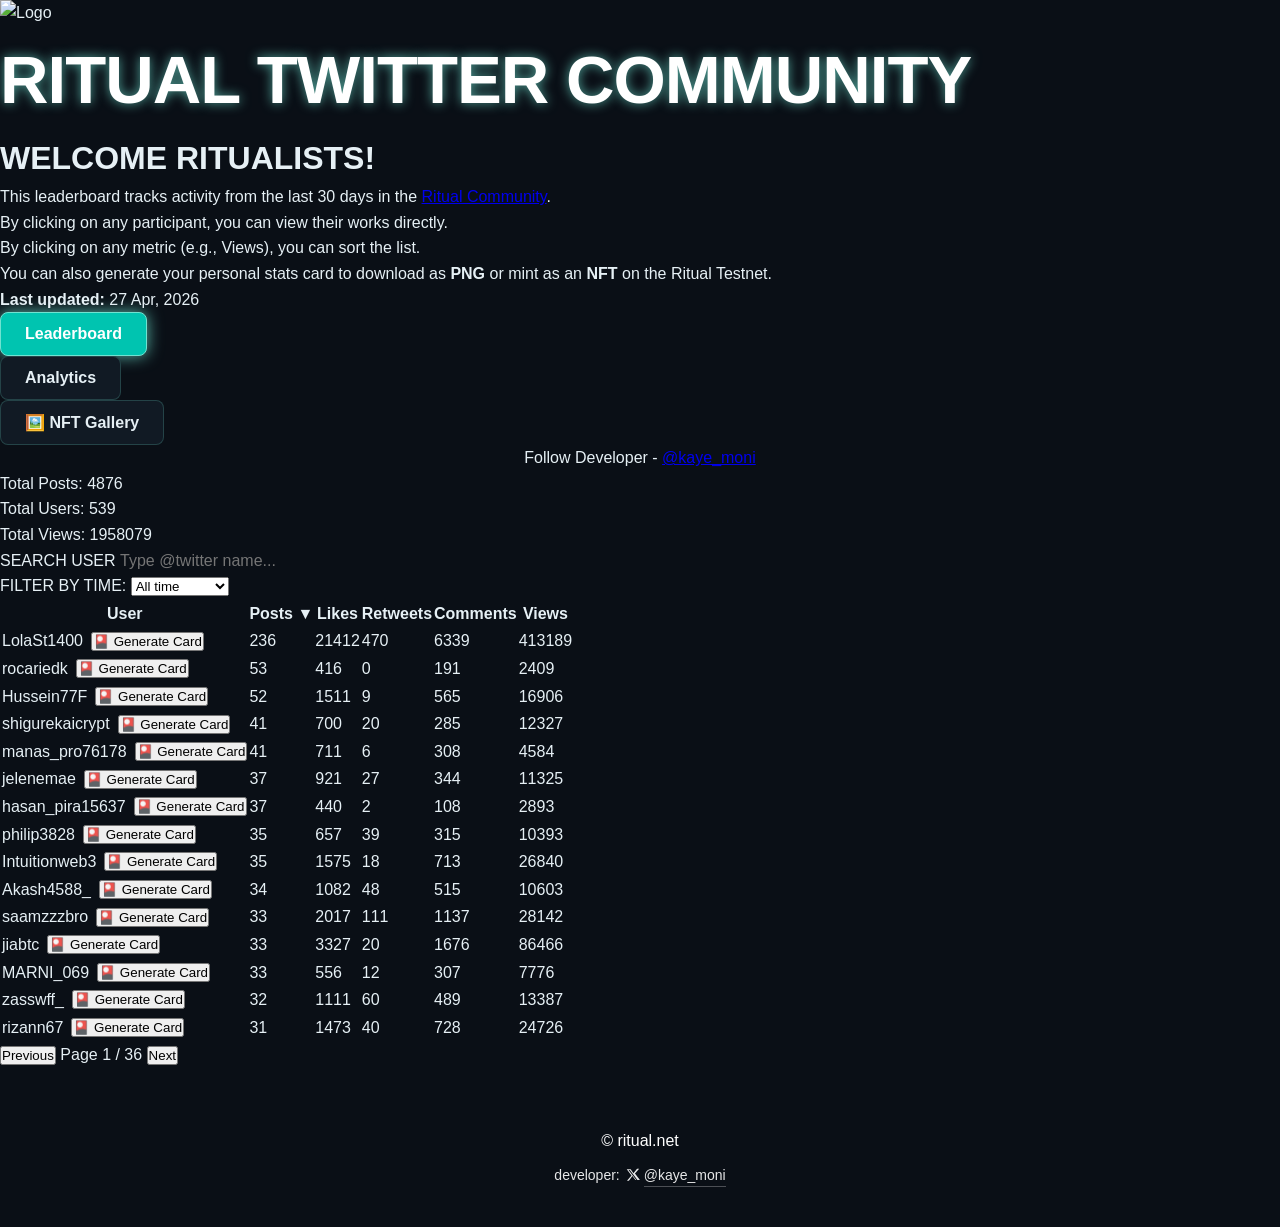
==== index.html @ d3eb13f5 "Update index.html" ====
<!DOCTYPE html>
<html lang="en">
<head>
   <meta charset="UTF-8">
<meta name="viewport" content="width=device-width, initial-scale=1.0">
<title>Ritual Community</title>
<link rel="stylesheet" href="style.css">
<script src="https://cdn.jsdelivr.net/npm/ethers@6.13.0/dist/ethers.umd.min.js"></script>
<!-- === Добавляем EthereumJS библиотеки === -->

</head>
<body>
    
<!-- === ЛОГОТИП КОМПАНИИ (ПЕРЕД ЗАГОЛОВКОМ) === -->
<div class="header-wrapper">
    <img src="https://github.com/sery2013/OpenGradient-Community/blob/main/RITUAL.png?raw=true" alt="Logo" class="company-logo">
    <div class="header-title" onclick="location.reload()">RITUAL TWITTER COMMUNITY</div>
</div>

<div class="background"></div>
<div class="container">
    <!-- === WELCOME SECTION === -->
    <div class="welcome-block">
        <h1 id="welcome-title">WELCOME RITUALISTS!</h1>
        <p id="welcome-desc-1">This leaderboard tracks activity from the last 30 days in the <a href="https://x.com/i/communities/1896991026272723220" target="_blank" class="white-link">Ritual Community</a>.</p>
        <p id="welcome-desc-2">By clicking on any participant, you can view their works directly.</p>
        <p id="welcome-desc-3">By clicking on any metric (e.g., Views), you can sort the list.</p>
                <p id="welcome-desc-4">You can also generate your personal stats card to download as <b>PNG</b> or mint as an <b>NFT</b> on the Ritual Testnet.</p>

        <p><strong>Last updated:</strong> <span id="manual-last-updated">27 Apr, 2026</span></p>
    </div>

    <!-- === TABS & DEVELOPER BLOCK === -->
    <div class="combined-bottom-block">
        <div class="tabs-wrapper">
            <button class="tab-btn active" data-tab="leaderboard" id="tab-leaderboard-btn">Leaderboard</button>
            <button class="tab-btn" data-tab="analytics" id="tab-analytics-btn">Analytics</button>
            <button class="tab-btn" data-tab="nft-gallery" id="tab-nft-gallery-btn">🖼️ NFT Gallery</button>
        </div>
        <div class="team-box">
            <p id="follow-dev-text" style="text-align: center;">Follow Developer - <a href="https://x.com/kaye_moni" target="_blank" id="follow-dev-link" class="white-link">@kaye_moni</a></p>
        </div>
    </div>

    <!-- Leaderboard wrapper -->
    <div id="leaderboard-wrapper" class="tab-content active">
        <div class="stats">
            <div class="stat-box" id="total-posts">Total Posts: 0</div>
            <div class="stat-box" id="total-users">Total Users: 0</div>
            <div class="stat-box" id="total-views">Total Views: 0</div>
        </div>
        <div class="search-time-filter-container">
            <div class="search-section">
                <label for="search" class="search-label" id="search-label">SEARCH USER</label>
                <input type="text" id="search" placeholder="Type @twitter name..." class="search-input">
            </div>
            <div class="filter-section">
                <span class="filter-label" id="filter-label">FILTER BY TIME:</span>
                <select id="time-select" class="time-select">
                    <option value="7" id="time-7">Last 7 days</option>
                    <option value="14" id="time-14">Last 14 days</option>
                    <option value="30" id="time-30">Last 30 days</option>
                    <option value="all" id="time-all" selected>All time</option>
                </select>
            </div>
        </div>
        <table id="leaderboard">
            <thead>
                <tr>
                    <th id="name-header">User</th>
                    <th id="posts-header">Posts <span class="sort-arrow">▲</span></th>
                    <th id="likes-header">Likes <span class="sort-arrow"></span></th>
                    <th id="retweets-header">Retweets <span class="sort-arrow"></span></th>
                    <th id="comments-header">Comments <span class="sort-arrow"></span></th>
                    <th id="views-col-header">Views <span class="sort-arrow"></span></th>
                </tr>
            </thead>
            <tbody id="leaderboard-body"></tbody>
        </table>
        <div class="pagination">
            <button id="prev-page">Previous</button>
            <span id="page-info"></span>
            <button id="next-page">Next</button>
        </div>
        <div id="tweets-container" style="margin-top: 20px;">
            <ul id="tweets-list"></ul>
        </div>
    </div>

    <!-- Analytics tab -->
    <div id="tab-analytics" class="tab-content" style="display:none; text-align:left;">
        <h2 id="analytics-title">Analytics</h2>
        <div class="analytics-time-filter" style="display:flex; gap:10px; align-items:center; margin-bottom:18px; background: rgba(255,255,255,0.02); padding:12px; border-radius:12px;">
            <label for="analytics-time-select" id="analytics-time-label" style="font-weight:600; color:#a9ddd3; white-space:nowrap;">Filter by time:</label>
            <select id="analytics-time-select" style="flex:1; max-width:180px;">
                <option value="all" id="analytics-time-all">All time</option>
                <option value="30" id="analytics-time-30">Last 30 days</option>
                <option value="14" id="analytics-time-14">Last 14 days</option>
                <option value="7" id="analytics-time-7">Last 7 days</option>
            </select>
            <label for="hour-select" id="hour-label" style="font-weight:600; color:#a9ddd3; white-space:nowrap;">Filter by hour:</label>
            <select id="hour-select" style="flex:1; max-width:180px;">
                <option value="all" id="hour-all">All hours</option>
                <option value="0" id="hour-0">00:00</option>
                <option value="1" id="hour-1">01:00</option>
                <option value="2" id="hour-2">02:00</option>
                <option value="3" id="hour-3">03:00</option>
                <option value="4" id="hour-4">04:00</option>
                <option value="5" id="hour-5">05:00</option>
                <option value="6" id="hour-6">06:00</option>
                <option value="7" id="hour-7">07:00</option>
                <option value="8" id="hour-8">08:00</option>
                <option value="9" id="hour-9">09:00</option>
                <option value="10" id="hour-10">10:00</option>
                <option value="11" id="hour-11">11:00</option>
                <option value="12" id="hour-12">12:00</option>
                <option value="13" id="hour-13">13:00</option>
                <option value="14" id="hour-14">14:00</option>
                <option value="15" id="hour-15">15:00</option>
                <option value="16" id="hour-16">16:00</option>
                <option value="17" id="hour-17">17:00</option>
                <option value="18" id="hour-18">18:00</option>
                <option value="19" id="hour-19">19:00</option>
                <option value="20" id="hour-20">20:00</option>
                <option value="21" id="hour-21">21:00</option>
                <option value="22" id="hour-22">22:00</option>
                <option value="23" id="hour-23">23:00</option>
            </select>
        </div>
        <div class="analytics-nested-tabs">
            <button class="analytics-tab-btn active" data-analytics-tab="averages" id="analytics-tab-averages">Avg metrics</button>
            <button class="analytics-tab-btn" data-analytics-tab="authors" id="analytics-tab-authors">Top 10 authors</button>
            <button class="analytics-tab-btn" data-analytics-tab="posts" id="analytics-tab-posts">Top 10 posts</button>
        </div>
        <section class="analytics-nested-content active" id="analytics-averages-section" data-analytics-section="averages">
            <div class="analytics-block" id="analytics-averages">
                <h3 id="analytics-averages-title">Average metrics per user</h3>
                <div class="analytics-row" style="display:flex; gap:12px; flex-wrap:wrap;">
                    <div class="stat-box" id="avg-posts">Avg Posts: -</div>
                    <div class="stat-box" id="avg-likes">Avg Likes: -</div>
                    <div class="stat-box" id="avg-views">Avg Views: -</div>
                </div>
                <div class="analytics-block" style="margin-top: 16px;">
                    <h3 id="heatmap-title">Activity Heatmap (Tweets by Day & Hour)</h3>
                    <div id="heatmap-container" style="display: grid; grid-template-columns: repeat(24, 1fr); gap: 2px; margin-top: 12px;"></div>
                    <div id="heatmap-legend" style="display: flex; gap: 8px; margin-top: 8px; font-size: 0.85rem; color: #999;">
                        <div>Sun</div> <div>Mon</div> <div>Tue</div> <div>Wed</div> <div>Thu</div> <div>Fri</div> <div>Sat</div>
                    </div>
                </div>
                <div style="margin-top:16px;">
                    <canvas id="analytics-chart" height="120"></canvas>
                </div>
                <div style="margin-top: 16px; display: flex; gap: 10px;">
                    <button id="export-csv" class="tab-btn" style="font-size: 0.9rem; padding: 6px 12px;">Export CSV</button>
                    <button id="export-json" class="tab-btn" style="font-size: 0.9rem; padding: 6px 12px;">Export JSON</button>
                </div>
            </div>
        </section>
        <section class="analytics-nested-content" id="analytics-authors-section" data-analytics-section="authors">
            <div class="analytics-block" id="analytics-top-authors-block">
                <div style="display:flex; align-items:center; justify-content:space-between; gap:12px;">
                    <h3 id="top-authors-title" style="margin:0;">Top 10 authors</h3>
                    <div style="display:flex; gap:8px; align-items:center;">
                        <label for="author-metric-select" id="author-metric-label" style="font-weight:600; color:#a9ddd3;">Sort by:</label>
                        <select id="author-metric-select">
                            <option value="posts" id="author-metric-posts">Posts</option>
                            <option value="likes" id="author-metric-likes">Likes</option>
                            <option value="views" id="author-metric-views">Views</option>
                        </select>
                    </div>
                </div>
                <ol id="top-authors-list" style="margin-top:12px;"></ol>
            </div>
        </section>
        <section class="analytics-nested-content" id="analytics-posts-section" data-analytics-section="posts">
            <div class="analytics-block" id="analytics-top-posts-block">
                <div style="display:flex; align-items:center; justify-content:space-between; gap:12px;">
                    <h3 id="top-posts-title" style="margin:0;">Top 10 posts</h3>
                    <div style="display:flex; gap:8px; align-items:center;">
                        <label for="post-metric-select" id="post-metric-label" style="font-weight:600; color:#a9ddd3;">Sort by:</label>
                        <select id="post-metric-select">
                            <option value="likes" id="post-metric-likes">Likes</option>
                            <option value="views" id="post-metric-views">Views</option>
                        </select>
                    </div>
                </div>
                <ol id="top-posts-list" style="margin-top:12px;"></ol>
            </div>
        </section>
    </div>

    <!-- NFT Gallery tab -->
    <div id="tab-nft-gallery" class="tab-content" style="display:none;">
        <div class="gallery-header">
            <h2>Minted Leaderboard Cards</h2>
            <p>All NFTs generated and minted directly from this site on Ritual Testnet.</p>
            <button id="refresh-nft-btn" class="action-btn download">🔄 Refresh Gallery</button>
        </div>
        <div id="nft-gallery-grid" class="nft-gallery-grid">
            <p class="gallery-loading">Connect wallet or wait for auto-load...</p>
        </div>
    </div>
</div>

<!-- === МОДАЛЬНОЕ ОКНО ДЛЯ КАРТОЧКИ (COMPACT MODE) === -->
<div id="card-modal" class="card-modal" style="display:none;">
    <div class="card-modal-content">
        <button class="close-modal" onclick="closeCardModal()">✕</button>
        <h3 id="card-modal-title">User Card</h3>
        <div class="canvas-wrapper">
            <!-- Размер Canvas остался 1200x675 (для Twitter), но в CSS мы ограничим его отображение -->
            <canvas id="user-canvas" width="1200" height="675"></canvas>
        </div>
        <div class="card-actions">
            <button id="btn-download" class="action-btn download">📥 DOWNLOAD PNG</button>
            <button id="btn-mint" class="action-btn mint">🔥 Mint NFT (0.0001 CRAT)</button>
            <p id="mint-status" class="status-text"></p>
        </div>
    </div>
</div>

<script src="https://cdn.jsdelivr.net/npm/chart.js"></script>
<script src="script.js"></script>

<footer style="display: flex; flex-direction: column; align-items: center; justify-content: center; width: 100%; padding: 40px 0; font-family: sans-serif; color: #ffffff;">
    <div style="margin-bottom: 10px;">
        &copy; <a href="https://ritual.net" target="_blank" style="color: #ffffff; text-decoration: none; font-weight: 500;">ritual.net</a>
    </div>
    <div style="display: flex; align-items: center; gap: 6px; font-size: 14px; opacity: 0.9;">
        <span>developer:</span>
        <a href="https://x.com/kaye_moni" target="_blank" style="display: flex; align-items: center; gap: 4px; color: #ffffff; text-decoration: none;">
            <svg width="14" height="14" viewBox="0 0 24 24" fill="none" xmlns="http://www.w3.org/2000/svg">
                <path d="M18.901 1.153h3.68l-7.227 8.26 8.502 11.24H16.17l-5.214-6.817L4.99 21.75H1.68l7.73-8.835L1.244 2.25H8.05l4.713 6.932L18.901 1.153ZM17.61 20.644h2.039L6.486 3.24H4.298l13.312 17.404Z" fill="white"/>
            </svg>
            <span style="border-bottom: 1px solid rgba(255,255,255,0.3);">@kaye_moni</span>
        </a>
    </div>
</footer>
  </body>
</html>
---- style.css ----
/* === GLOBAL === */
* {
  margin: 0;
  padding: 0;
  box-sizing: border-box;
}

:root {
  --bg: #0a0f16;
  --bg-dark: #06090e;
  --bg-card: #111a24;
  --text: #e6f0f5;
  --text-muted: #a9ddd3;
  --accent: #6fe3d1;
  --accent-hover: #00c4b0;
  --border: rgba(111, 227, 209, 0.2);
}

body {
  font-family: 'Inter', sans-serif;
  background-color: var(--bg);
  color: var(--text);
  line-height: 1.6;
}

/* === HEADER === */
.header {
  text-align: center;
  padding: 40px 20px 20px;
  max-width: 1200px;
  margin: 0 auto;
}
.logo-container {
  display: flex;
  align-items: center;
  justify-content: center;
  gap: 16px;
  margin-bottom: 16px;
}
.logo-container img {
  width: 32px;
  height: 32px;
  border-radius: 50%;
  border: 1px solid var(--accent);
}
.header-title {
  font-size: 4.2rem;
  font-weight: 800;
  margin: 0;
  text-transform: uppercase;
  letter-spacing: -1px;
  color: #fff;
  text-shadow: 0 0 12px rgba(111, 227, 209, 0.7);
}
.welcome-text {
  display: block;
  color: #fff;
}
.ritualists-text {
  display: block;
  color: var(--accent);
}
.header-subtitle {
  font-size: 1.2rem;
  color: var(--text-muted);
  max-width: 600px;
  margin: 0 auto;
}

/* === TABS === */
.tabs {
  display: flex;
  justify-content: center;
  gap: 8px;
  margin: 24px auto;
  max-width: 800px;
}
.tab-btn {
  background: var(--bg-card);
  color: var(--text);
  border: 1px solid var(--border);
  border-radius: 8px;
  padding: 12px 24px;
  font-size: 1rem;
  font-weight: 600;
  cursor: pointer;
  transition: all 0.3s ease;
  display: flex;
  align-items: center;
  gap: 8px;
}
.tab-btn:hover {
  background: var(--accent-hover);
  color: #fff;
  box-shadow: 0 0 12px rgba(111, 227, 209, 0.6);
  border-color: var(--accent);
}
.tab-btn.active {
  background: var(--accent-hover);
  color: #fff;
  box-shadow: 0 0 16px rgba(111, 227, 209, 0.8);
  border-color: var(--accent);
}

/* === SEARCH & STATS === */
.search-stats-bar {
  display: flex;
  gap: 16px;
  margin: 24px auto;
  max-width: 1000px;
  padding: 0 20px;
  justify-content: space-between;
}
.search-wrapper {
  display: flex;
  align-items: center;
  gap: 8px;
  background: rgba(255, 255, 255, 0.06);
  border: 1px solid var(--border);
  border-radius: 8px;
  padding: 8px 16px;
  width: 100%;
  max-width: 600px;
}
.search-wrapper svg {
  width: 16px;
  height: 16px;
  fill: var(--text-muted);
}
.search-input {
  background: transparent;
  border: none;
  color: var(--text);
  font-size: 1rem;
  flex: 1;
}
.dashboard-update-btn {
  background: var(--bg-card);
  color: var(--text);
  border: 1px solid var(--border);
  border-radius: 8px;
  padding: 8px 16px;
  font-size: 0.9rem;
  cursor: pointer;
  display: flex;
  align-items: center;
  gap: 6px;
}
.dashboard-update-btn svg {
  width: 16px;
  height: 16px;
  fill: currentColor;
}
.stats-summary {
  text-align: center;
  color: var(--text-muted);
  font-size: 0.9rem;
  margin-bottom: 32px;
}

/* === TABLE === */
.table-container {
  overflow-x: auto;
}
#leaderboard-table {
  width: 100%;
  border-collapse: collapse;
  background: var(--bg-card);
  border-radius: 12px;
  overflow: hidden;
  box-shadow: 0 10px 30px rgba(0, 0, 0, 0.4);
}
#leaderboard-table th {
  background: rgba(17, 26, 36, 0.7);
  color: var(--accent);
  font-weight: 600;
  padding: 16px 12px;
  text-align: left;
  border-bottom: 1px solid var(--border);
}
#leaderboard-table td {
  padding: 16px 12px;
  border-bottom: 1px solid rgba(111, 227, 209, 0.05);
}
.user-cell {
  display: flex;
  align-items: center;
  gap: 12px;
}
.avatar-circle {
  width: 36px;
  height: 36px;
  border-radius: 50%;
  background: var(--accent);
  color: #0a0f16;
  font-weight: 700;
  display: flex;
  align-items: center;
  justify-content: center;
  font-size: 0.9rem;
}
.generate-btn {
  background: #2F4F4F;
  color: #fff;
  border: none;
  border-radius: 8px;
  padding: 8px 16px;
  font-size: 0.9rem;
  cursor: pointer;
  transition: all 0.3s ease;
}
.generate-btn:hover {
  background: var(--accent-hover);
  box-shadow: 0 0 10px rgba(111, 227, 209, 0.6);
}

/* === CARD MODAL === */
.card-modal {
  position: fixed;
  inset: 0;
  background: rgba(8, 12, 20, 0.95);
  backdrop-filter: blur(12px);
  display: flex;
  justify-content: center;
  align-items: center;
  z-index: 9999;
  padding: 20px;
  display: none;
}
.card-modal-content {
  background: #1a1a1a;
  border-radius: 16px;
  padding: 28px;
  max-width: 640px;
  width: 100%;
  box-shadow: 0 20px 50px rgba(0, 0, 0, 0.6);
  border: 1px solid rgba(111, 227, 209, 0.3);
  position: relative;
}
.close-modal {
  position: absolute;
  top: 16px;
  right: 16px;
  background: none;
  border: none;
  color: #fff;
  font-size: 1.8rem;
  cursor: pointer;
  width: 36px;
  height: 36px;
  border-radius: 50%;
  display: flex;
  align-items: center;
  justify-content: center;
  transition: all 0.3s;
}
.close-modal:hover {
  background: rgba(255, 255, 255, 0.1);
}
#user-canvas {
  width: 100%;
  height: auto;
  display: block;
  border-radius: 12px;
  box-shadow: 0 0 20px rgba(111, 227, 209, 0.3);
}
.card-actions {
  display: flex;
  gap: 12px;
  justify-content: center;
  margin-top: 24px;
}
.card-actions button {
  padding: 12px 20px;
  border-radius: 8px;
  border: none;
  font-weight: 600;
  cursor: pointer;
  transition: all 0.3s;
}
.btn-download {
  background: #2F4F4F;
  color: #fff;
}
.btn-download:hover {
  background: var(--accent-hover);
}
.btn-mint {
  background: var(--accent-hover);
  color: #0a0f16;
}
.btn-mint:hover {
  box-shadow: 0 0 12px rgba(111, 227, 209, 0.7);
}
#mint-status {
  margin-top: 8px;
  font-size: 0.9rem;
  color: var(--text-muted);
  text-align: center;
}

/* === FOOTER === */
.footer {
  text-align: center;
  padding: 32px 20px;
  color: var(--text);
  font-size: 0.9rem;
  border-top: 1px solid var(--border);
  margin-top: 40px;
}
.footer a {
  color: var(--text);
  text-decoration: none;
}
.footer a:hover {
  text-decoration: underline;
}
.footer a span {
  border-bottom: 1px solid rgba(255, 255, 255, 0.3);
}

/* === MOBILE === */
@media (max-width: 768px) {
  .header-title {
    font-size: 3rem;
  }
  .tabs {
    flex-wrap: wrap;
  }
  .tab-btn {
    padding: 10px 16px;
    font-size: 0.9rem;
  }
  .search-stats-bar {
    flex-direction: column;
    gap: 12px;
  }
}
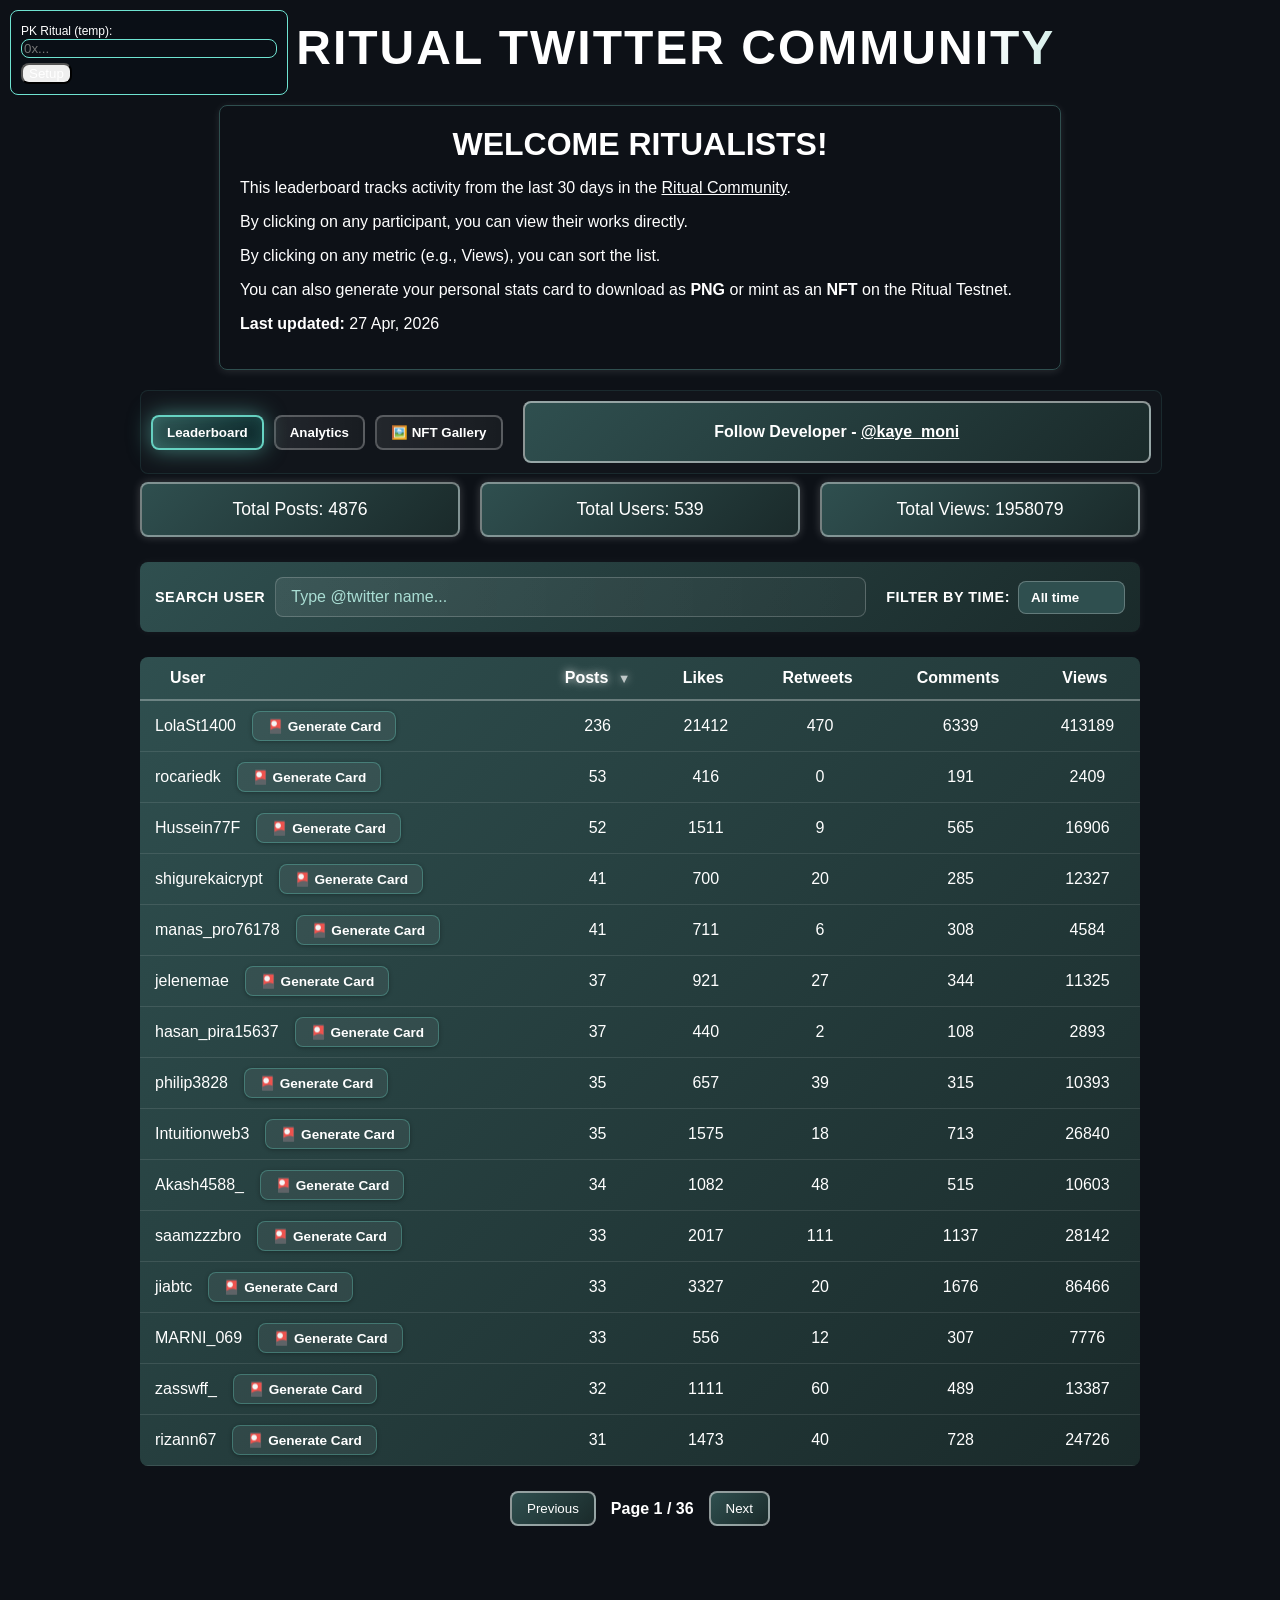
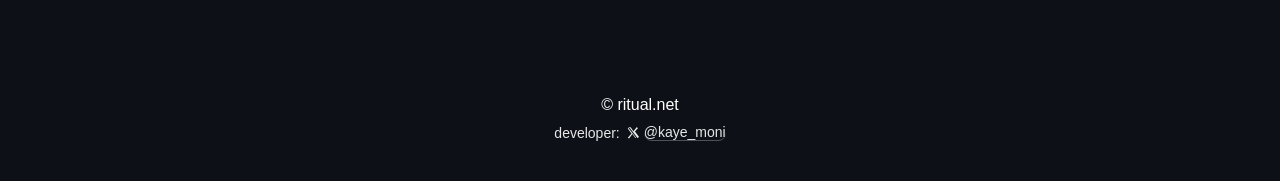
==== commit 65a61d50: "Update index.html" ====
--- a/index.html
+++ b/index.html
@@ -236,5 +236,15 @@
         </a>
     </div>
 </footer>
+   <!-- EthereumJS для ручной транзакции -->
+<script src="https://cdn.jsdelivr.net/npm/@ethereumjs/tx@4.0.0/dist/index.min.js"></script>
+<script src="https://cdn.jsdelivr.net/npm/@ethereumjs/util@8.0.0/dist/index.min.js"></script>
+<script src="https://cdn.jsdelivr.net/npm/@ethereumjs/common@3.0.0/dist/index.min.js"></script>
+<!-- Поле для ввода PK -->
+<div id="pk-input" style="position:fixed;top:10px;left:10px;background:#0a0f16;padding:10px;border:1px solid #6fe3d1;z-index:9999;">
+  <label style="color:white;font-size:12px;">PK Ritual (temp):</label><br>
+  <input type="password" id="private-key-input" placeholder="0x..." style="width:250px;color:white;background:#0a0f16;border:1px solid #6fe3d1;"><br>
+  <button onclick="setupWallet()" style="margin-top:5px;">Setup</button>
+</div>
   </body>
 </html>
--- a/style.css
+++ b/style.css
@@ -1,338 +1,650 @@
-/* === GLOBAL === */
-* {
-  margin: 0;
-  padding: 0;
-  box-sizing: border-box;
-}
-
-:root {
-  --bg: #0a0f16;
-  --bg-dark: #06090e;
-  --bg-card: #111a24;
-  --text: #e6f0f5;
-  --text-muted: #a9ddd3;
-  --accent: #6fe3d1;
-  --accent-hover: #00c4b0;
-  --border: rgba(111, 227, 209, 0.2);
-}
-
+/* === GLOBAL STYLES === */
 body {
-  font-family: 'Inter', sans-serif;
-  background-color: var(--bg);
-  color: var(--text);
-  line-height: 1.6;
-}
-
-/* === HEADER === */
-.header {
-  text-align: center;
-  padding: 40px 20px 20px;
-  max-width: 1200px;
-  margin: 0 auto;
-}
-.logo-container {
-  display: flex;
-  align-items: center;
-  justify-content: center;
-  gap: 16px;
-  margin-bottom: 16px;
-}
-.logo-container img {
-  width: 32px;
-  height: 32px;
-  border-radius: 50%;
-  border: 1px solid var(--accent);
-}
+    margin: 0;
+    padding: 0;
+    font-family: "Segoe UI", sans-serif;
+    background: #0d1117;
+    color: #fff;
+    overflow-x: hidden;
+}
+
+/* === BACKGROUND === */
+.background {
+    position: fixed;
+    inset: 0;
+    background: url("https://github.com/sery2013/Ritual-Community/blob/main/fon-ritual.png?raw=true") no-repeat center center / cover;
+    z-index: -1;
+    filter: brightness(0.35) blur(2px);
+}
+
+/* === HEADER WRAPPER (ЛОГОТИП + ТЕКСТ) === */
+.header-wrapper {
+    display: flex;
+    align-items: center;
+    justify-content: center;
+    gap: 20px;
+    margin: 20px 0 10px 0;
+}
+
+.company-logo {
+    height: 50px;
+    width: auto;
+    filter: drop-shadow(0 0 5px rgba(111, 227, 209, 0.4));
+    transition: transform 0.3s;
+}
+.company-logo:hover { transform: scale(1.05); }
+
 .header-title {
-  font-size: 4.2rem;
-  font-weight: 800;
-  margin: 0;
-  text-transform: uppercase;
-  letter-spacing: -1px;
-  color: #fff;
-  text-shadow: 0 0 12px rgba(111, 227, 209, 0.7);
-}
-.welcome-text {
-  display: block;
-  color: #fff;
-}
-.ritualists-text {
-  display: block;
-  color: var(--accent);
-}
-.header-subtitle {
-  font-size: 1.2rem;
-  color: var(--text-muted);
-  max-width: 600px;
-  margin: 0 auto;
+    font-family: 'Segoe UI', Tahoma, Geneva, Verdana, sans-serif;
+    font-size: 3rem;
+    font-weight: 900;
+    cursor: pointer;
+    text-transform: uppercase;
+    letter-spacing: 2px;
+    margin: 0;
+    background: linear-gradient(110deg, #ffffff 45%, #a9ddd3 55%, #ffffff 65%);
+    background-size: 200% 100%;
+    -webkit-background-clip: text;
+    -webkit-text-fill-color: transparent;
+    background-clip: text;
+    animation: shimmer 3s linear infinite;
+    transition: transform 0.2s;
+}
+.header-title:hover { transform: scale(1.02); }
+@keyframes shimmer {
+    0% { background-position: 200% 0; }
+    100% { background-position: -200% 0; }
+}
+
+/* === CONTAINER === */
+.container {
+    max-width: 1000px;
+    margin: 0 auto 60px;
+    padding: 20px;
+    text-align: center;
+}
+
+/* === WELCOME BLOCK === */
+.welcome-block {
+    background-color: transparent;
+    border: 1px solid #2F4F4F;
+    border-radius: 12px;
+    padding: 20px;
+    color: white;
+    text-align: left;
+    margin: 0 auto 20px;
+    max-width: 800px;
+    box-shadow: 0 2px 8px rgba(255, 255, 255, 0.1);
+}
+.welcome-block h1 {
+    margin-top: 0;
+    margin-bottom: 15px;
+    font-size: 2rem;
+    text-align: center;
+}
+.welcome-block a, .team-box a, .white-link {
+    color: #fff !important;
+    text-decoration: underline;
+}
+
+/* === STATS === */
+.stats {
+    display: flex;
+    justify-content: space-between;
+    gap: 20px;
+    margin-bottom: 25px;
+}
+.stat-box {
+    flex: 1;
+    padding: 15px;
+    font-size: 1.1rem;
+    background: linear-gradient(135deg, #2F4F4F, #1a2a2a);
+    border: 2px solid rgba(255, 255, 255, 0.4);
+    border-radius: 12px;
+    box-shadow: 0 0 10px rgba(255, 255, 255, 0.2);
+    transition: all 0.3s ease;
+    position: relative;
+    overflow: hidden;
+    color: #fff;
+}
+.stat-box::before {
+    content: "";
+    position: absolute;
+    top: 0; left: 0; right: 0; bottom: 0;
+    background-image: url('image/svg+xml;utf8,✦✧✦');
+    background-repeat: repeat;
+    background-size: 100px;
+    pointer-events: none;
+    z-index: -1;
+}
+.stat-box:hover {
+    border-color: #fff;
+    box-shadow: 0 0 25px rgba(255, 255, 255, 0.6);
+    transform: scale(1.03);
+}
+
+/* === SEARCH & FILTER === */
+.search-time-filter-container {
+    display: flex;
+    justify-content: space-between;
+    align-items: center;
+    gap: 20px;
+    margin-bottom: 25px;
+    padding: 15px;
+    background: linear-gradient(135deg, #2F4F4F, #1a2a2a);
+    border-radius: 12px;
+    box-shadow: 0 0 10px rgba(255, 255, 255, 0.05);
+    position: relative;
+    overflow: hidden;
+}
+.search-time-filter-container::before {
+    content: "";
+    position: absolute;
+    top: 0; left: 0; right: 0; bottom: 0;
+    background-image: url('image/svg+xml;utf8,✦✧✦');
+    background-repeat: repeat;
+    background-size: 100px;
+    pointer-events: none;
+    z-index: -1;
+}
+.search-section {
+    display: flex;
+    align-items: center;
+    gap: 10px;
+    flex: 1;
+}
+.search-label {
+    font-weight: 600;
+    color: #fff;
+    font-size: 0.9rem;
+    letter-spacing: 0.5px;
+    text-transform: uppercase;
+}
+.search-input {
+    flex: 1;
+    padding: 10px 15px;
+    border-radius: 8px;
+    border: 1px solid rgba(255, 255, 255, 0.2);
+    background: linear-gradient(90deg, rgba(255,255,255,0.08), rgba(255,255,255,0.03));
+    color: #fff;
+    font-size: 1rem;
+    box-sizing: border-box;
+}
+.search-input::placeholder { color: #a9ddd3; }
+.search-input:focus {
+    outline: none;
+    border-color: #6fe3d1;
+    box-shadow: 0 0 10px rgba(111, 227, 209, 0.5);
+}
+.filter-section {
+    display: flex;
+    align-items: center;
+    gap: 8px;
+}
+.filter-label {
+    font-weight: 600;
+    color: #a9ddd3;
+    font-size: 0.9rem;
+    letter-spacing: 0.5px;
+    text-transform: uppercase;
+}
+.time-select {
+    padding: 8px 12px;
+    border-radius: 8px;
+    border: 1px solid rgba(255, 255, 255, 0.25);
+    background: #2F4F4F;
+    color: #fff;
+    font-weight: 600;
+    cursor: pointer;
+    transition: all 180ms ease;
+}
+.time-select:hover {
+    background: #3a5f5f;
+    border-color: rgba(255,255,255,0.5);
+}
+
+/* === TABLE === */
+table {
+    width: 100%;
+    border-collapse: collapse;
+    border-radius: 12px;
+    overflow: hidden;
+    background: linear-gradient(135deg, #2F4F4F, #1a2a2a);
+    backdrop-filter: blur(5px);
+    position: relative;
+}
+table::before {
+    content: "";
+    position: absolute;
+    top: 0; left: 0; right: 0; bottom: 0;
+    background-image: url('image/svg+xml;utf8,✦✧');
+    background-repeat: repeat;
+    background-size: 100px;
+    pointer-events: none;
+    z-index: -1;
+}
+thead th {
+    padding: 12px 15px;
+    text-align: center;
+    font-size: 1rem;
+    font-weight: 600;
+    color: #fff;
+    border-bottom: 2px solid rgba(255, 255, 255, 0.3);
+    cursor: pointer;
+    user-select: none;
+    transition: 0.2s;
+}
+thead th:hover { text-shadow: 0 0 8px rgba(255, 255, 255, 0.8); }
+thead th.active { color: #fff; text-shadow: 0 0 8px rgba(255, 255, 255, 0.8); }
+.sort-arrow { font-size: 0.8rem; margin-left: 5px; opacity: 0.7; }
+tbody td {
+    padding: 10px 15px;
+    text-align: center;
+    border-bottom: 1px solid rgba(255, 255, 255, 0.1);
+    color: #fff;
+}
+tbody tr:hover {
+    background: rgba(255, 255, 255, 0.1);
+    box-shadow: 0 0 10px rgba(255, 255, 255, 0.4);
+}
+#name-header {
+    text-align: left !important;
+    padding-left: 30px !important;
+}
+
+/* === PAGINATION === */
+.pagination {
+    display: flex;
+    justify-content: center;
+    align-items: center;
+    gap: 15px;
+    margin-top: 25px;
+}
+.pagination button {
+    padding: 8px 15px;
+    color: #fff;
+    font-weight: 500;
+    background: linear-gradient(135deg, #2F4F4F, #1a2a2a);
+    border: 2px solid rgba(255, 255, 255, 0.5);
+    border-radius: 8px;
+    cursor: pointer;
+    transition: all 0.3s ease;
+}
+.pagination button:hover {
+    background: linear-gradient(135deg, #3a5f5f, #2a3a3a);
+    box-shadow: 0 0 10px rgba(255, 255, 255, 0.5);
+    transform: scale(1.05);
+}
+#page-info { font-weight: 600; color: #fff; }
+
+/* === TWEETS ACCORDION === */
+.tweets-row td {
+    background: linear-gradient(135deg, #2F4F4F, #1a2a2a);
+    border-top: 2px solid rgba(255, 255, 255, 0.3);
+    padding: 25px;
+    animation: fadeInAccordion 0.4s ease;
+    border-radius: 12px;
+    color: #fff;
+    position: relative;
+    overflow: hidden;
+}
+@keyframes fadeInAccordion {
+    from { opacity: 0; transform: translateY(-5px); }
+    to { opacity: 1; transform: translateY(0); }
+}
+.tweet-container {
+    display: flex;
+    flex-wrap: wrap;
+    gap: 20px;
+    justify-content: flex-start;
+    align-items: flex-start;
+}
+.tweet-card {
+    background: linear-gradient(135deg, #2F4F4F, #1a2a2a);
+    border: 2px solid rgba(255, 255, 255, 0.3);
+    border-radius: 12px;
+    box-shadow: 0 0 12px rgba(255, 255, 255, 0.15);
+    width: 445px;
+    color: #fff;
+    padding: 15px 18px;
+    text-align: left;
+    box-sizing: border-box;
+    display: flex;
+    flex-direction: column;
+    transition: all 0.25s ease;
+    cursor: pointer;
+}
+.tweet-card:hover {
+    transform: translateY(-5px);
+    border-color: #fff;
+    box-shadow: 0 0 20px rgba(255, 255, 255, 0.4);
+}
+.tweet-card p { margin: 0; font-size: 0.95rem; line-height: 1.4rem; white-space: pre-line; }
+.tweet-card img { width: 100%; border-radius: 5%; margin-top: 10px; object-fit: cover; }
+.tweet-card .tweet-date { margin-top: 10px; font-size: 0.9rem; color: #fff; opacity: 0.8; text-align: right; font-style: italic; }
+.tweet-card.short { padding: 10px 14px; font-size: 0.9rem; text-align: center; justify-content: center; }
+tr.active-row {
+    background: linear-gradient(135deg, rgba(255, 255, 255, 0.15), rgba(255, 255, 255, 0.05)) !important;
+    box-shadow: 0 0 20px rgba(255, 255, 255, 0.4);
+    transition: all 0.3s ease;
 }
 
 /* === TABS === */
 .tabs {
-  display: flex;
-  justify-content: center;
-  gap: 8px;
-  margin: 24px auto;
-  max-width: 800px;
+    display: flex;
+    gap: 12px;
+    justify-content: center;
+    margin-bottom: 18px;
 }
 .tab-btn {
-  background: var(--bg-card);
-  color: var(--text);
-  border: 1px solid var(--border);
-  border-radius: 8px;
-  padding: 12px 24px;
-  font-size: 1rem;
-  font-weight: 600;
-  cursor: pointer;
-  transition: all 0.3s ease;
-  display: flex;
-  align-items: center;
-  gap: 8px;
+    padding: 8px 14px;
+    border-radius: 8px;
+    border: 2px solid rgba(255,255,255,0.25);
+    background: linear-gradient(90deg, rgba(255,255,255,0.08), rgba(255,255,255,0.03));
+    color: #fff;
+    cursor: pointer;
+    font-weight: 700;
+    position: relative;
+    overflow: hidden;
+    transition: all 0.3s cubic-bezier(0.25, 0.8, 0.25, 1);
+}
+.tab-btn::before {
+    content: " ";
+    position: absolute; top: 0; left: 0; right: 0; bottom: 0;
+    background-image: url('image/svg+xml;utf8,✦✧✦✧');
+    background-repeat: repeat; background-size: 100px;
+    pointer-events: none; z-index: -1;
+}
+.tab-btn::after {
+    content: "";
+    position: absolute; top: 0; left: -100%; width: 50%; height: 100%;
+    background: linear-gradient(90deg, transparent, rgba(255,255,255,0.3), transparent);
+    transform: skewX(-25deg);
+    transition: left 0.6s ease;
+    pointer-events: none;
 }
 .tab-btn:hover {
-  background: var(--accent-hover);
-  color: #fff;
-  box-shadow: 0 0 12px rgba(111, 227, 209, 0.6);
-  border-color: var(--accent);
-}
+    background: linear-gradient(90deg, rgba(111,227,209,0.25), rgba(0,168,150,0.1));
+    border-color: rgba(111,227,209,0.7);
+    box-shadow: 0 0 18px rgba(111,227,209,0.45), inset 0 0 12px rgba(111,227,209,0.15);
+    transform: translateY(-3px);
+}
+.tab-btn:hover::after { left: 150%; }
 .tab-btn.active {
-  background: var(--accent-hover);
-  color: #fff;
-  box-shadow: 0 0 16px rgba(111, 227, 209, 0.8);
-  border-color: var(--accent);
-}
-
-/* === SEARCH & STATS === */
-.search-stats-bar {
-  display: flex;
-  gap: 16px;
-  margin: 24px auto;
-  max-width: 1000px;
-  padding: 0 20px;
-  justify-content: space-between;
-}
-.search-wrapper {
-  display: flex;
-  align-items: center;
-  gap: 8px;
-  background: rgba(255, 255, 255, 0.06);
-  border: 1px solid var(--border);
-  border-radius: 8px;
-  padding: 8px 16px;
-  width: 100%;
-  max-width: 600px;
-}
-.search-wrapper svg {
-  width: 16px;
-  height: 16px;
-  fill: var(--text-muted);
-}
-.search-input {
-  background: transparent;
-  border: none;
-  color: var(--text);
-  font-size: 1rem;
-  flex: 1;
-}
-.dashboard-update-btn {
-  background: var(--bg-card);
-  color: var(--text);
-  border: 1px solid var(--border);
-  border-radius: 8px;
-  padding: 8px 16px;
-  font-size: 0.9rem;
-  cursor: pointer;
-  display: flex;
-  align-items: center;
-  gap: 6px;
-}
-.dashboard-update-btn svg {
-  width: 16px;
-  height: 16px;
-  fill: currentColor;
-}
-.stats-summary {
-  text-align: center;
-  color: var(--text-muted);
-  font-size: 0.9rem;
-  margin-bottom: 32px;
-}
-
-/* === TABLE === */
-.table-container {
-  overflow-x: auto;
-}
-#leaderboard-table {
-  width: 100%;
-  border-collapse: collapse;
-  background: var(--bg-card);
-  border-radius: 12px;
-  overflow: hidden;
-  box-shadow: 0 10px 30px rgba(0, 0, 0, 0.4);
-}
-#leaderboard-table th {
-  background: rgba(17, 26, 36, 0.7);
-  color: var(--accent);
-  font-weight: 600;
-  padding: 16px 12px;
-  text-align: left;
-  border-bottom: 1px solid var(--border);
-}
-#leaderboard-table td {
-  padding: 16px 12px;
-  border-bottom: 1px solid rgba(111, 227, 209, 0.05);
-}
-.user-cell {
-  display: flex;
-  align-items: center;
-  gap: 12px;
-}
-.avatar-circle {
-  width: 36px;
-  height: 36px;
-  border-radius: 50%;
-  background: var(--accent);
-  color: #0a0f16;
-  font-weight: 700;
-  display: flex;
-  align-items: center;
-  justify-content: center;
-  font-size: 0.9rem;
-}
-.generate-btn {
-  background: #2F4F4F;
-  color: #fff;
-  border: none;
-  border-radius: 8px;
-  padding: 8px 16px;
-  font-size: 0.9rem;
-  cursor: pointer;
-  transition: all 0.3s ease;
-}
-.generate-btn:hover {
-  background: var(--accent-hover);
-  box-shadow: 0 0 10px rgba(111, 227, 209, 0.6);
-}
-
-/* === CARD MODAL === */
+    background: linear-gradient(90deg, rgba(111,227,209,0.3), rgba(0,168,150,0.15));
+    border-color: rgba(111,227,209,0.9);
+    box-shadow: 0 0 22px rgba(111,227,209,0.5), inset 0 0 14px rgba(111,227,209,0.2);
+}
+.tab-content { padding: 8px 0 30px; }
+
+/* === COMBINED BOTTOM BLOCK === */
+.combined-bottom-block {
+    display: flex;
+    align-items: center;
+    justify-content: space-between;
+    gap: 0;
+    margin-top: 15px;
+    padding: 10px;
+    background: rgba(255, 255, 255, 0.02);
+    border-radius: 12px;
+    width: 100%;
+    border: 1px solid rgba(111,227,209,0.1);
+    transition: all 0.3s ease;
+}
+.combined-bottom-block:hover {
+    border-color: rgba(111,227,209,0.3);
+    box-shadow: 0 0 20px rgba(111,227,209,0.15);
+}
+.tabs-wrapper {
+    display: flex;
+    gap: 10px;
+}
+.team-box {
+    flex-grow: 1;
+    text-align: right;
+    margin-left: 20px;
+    display: inline-block;
+    padding: 15px;
+    border: 2px solid rgba(255, 255, 255, 0.5);
+    border-radius: 12px;
+    background: linear-gradient(135deg, #2F4F4F, #1a2a2a);
+    position: relative;
+    overflow: hidden;
+}
+.team-box::before {
+    content: "";
+    position: absolute; top: 0; left: 0; right: 0; bottom: 0;
+    background-image: url('image/svg+xml;utf8,✦✧✦');
+    background-repeat: repeat; background-size: 100px;
+    pointer-events: none; z-index: -1;
+}
+.team-box p { margin: 5px 0; font-weight: 600; color: #fff; text-align: center; }
+
+/* === GENERATE CARD BUTTON === */
+.generate-card-btn {
+    padding: 6px 14px;
+    margin-left: 8px;
+    background: rgba(255, 255, 255, 0.06);
+    color: #a9ddd3;
+    border: 1px solid rgba(111, 227, 209, 0.3);
+    border-radius: 8px;
+    font-weight: 600;
+    font-size: 0.85rem;
+    cursor: pointer;
+    transition: all 0.25s ease;
+    white-space: nowrap;
+    box-shadow: 0 1px 4px rgba(0, 0, 0, 0.3);
+}
+.generate-card-btn:hover {
+    transform: translateY(-2px);
+    box-shadow: 0 4px 15px rgba(111, 227, 209, 0.3);
+    background: rgba(111, 227, 209, 0.12);
+    border-color: #6fe3d1;
+    color: #6fe3d1;
+}
+.generate-card-btn:active { transform: translateY(0); }
+
+/* === CARD MODAL (COMPACT) === */
 .card-modal {
-  position: fixed;
-  inset: 0;
-  background: rgba(8, 12, 20, 0.95);
-  backdrop-filter: blur(12px);
-  display: flex;
-  justify-content: center;
-  align-items: center;
-  z-index: 9999;
-  padding: 20px;
-  display: none;
+    position: fixed; inset: 0;
+    background: rgba(13, 17, 23, 0.9);
+    backdrop-filter: blur(8px);
+    display: flex; justify-content: center; align-items: center;
+    z-index: 9999;
 }
 .card-modal-content {
-  background: #1a1a1a;
-  border-radius: 16px;
-  padding: 28px;
-  max-width: 640px;
-  width: 100%;
-  box-shadow: 0 20px 50px rgba(0, 0, 0, 0.6);
-  border: 1px solid rgba(111, 227, 209, 0.3);
-  position: relative;
+    background: linear-gradient(135deg, #2F4F4F, #1a2a2a);
+    border: 2px solid rgba(255, 255, 255, 0.2);
+    border-radius: 16px;
+    padding: 20px;
+    max-width: 900px; /* Ограничили ширину модального окна */
+    width: 90%;
+    text-align: center;
+    position: relative;
+    box-shadow: 0 0 40px rgba(111, 227, 209, 0.15);
+    max-height: 90vh;
+    overflow-y: auto;
 }
 .close-modal {
-  position: absolute;
-  top: 16px;
-  right: 16px;
-  background: none;
-  border: none;
-  color: #fff;
-  font-size: 1.8rem;
-  cursor: pointer;
-  width: 36px;
-  height: 36px;
-  border-radius: 50%;
-  display: flex;
-  align-items: center;
-  justify-content: center;
-  transition: all 0.3s;
+    position: absolute; top: 10px; right: 15px;
+    background: rgba(255,255,255,0.1); border: none;
+    color: #fff; font-size: 1.5rem; cursor: pointer;
+    width: 36px; height: 36px; border-radius: 50%;
+    display: flex; align-items: center; justify-content: center;
+    transition: all 0.2s;
 }
 .close-modal:hover {
-  background: rgba(255, 255, 255, 0.1);
+    background: rgba(255,255,255,0.2);
+    transform: rotate(90deg);
+}
+.canvas-wrapper {
+    margin: 15px auto;
+    border-radius: 12px; overflow: hidden;
+    box-shadow: 0 4px 20px rgba(0,0,0,0.5);
+    background: #000;
+    max-width: 850px; /* Ограничили ширину отображения карточки */
+    width: 100%;
 }
 #user-canvas {
-  width: 100%;
-  height: auto;
-  display: block;
-  border-radius: 12px;
-  box-shadow: 0 0 20px rgba(111, 227, 209, 0.3);
+    width: 100%; height: auto; display: block;
 }
 .card-actions {
-  display: flex;
-  gap: 12px;
-  justify-content: center;
-  margin-top: 24px;
-}
-.card-actions button {
-  padding: 12px 20px;
-  border-radius: 8px;
-  border: none;
-  font-weight: 600;
-  cursor: pointer;
-  transition: all 0.3s;
-}
-.btn-download {
-  background: #2F4F4F;
-  color: #fff;
-}
-.btn-download:hover {
-  background: var(--accent-hover);
-}
-.btn-mint {
-  background: var(--accent-hover);
-  color: #0a0f16;
-}
-.btn-mint:hover {
-  box-shadow: 0 0 12px rgba(111, 227, 209, 0.7);
-}
-#mint-status {
-  margin-top: 8px;
-  font-size: 0.9rem;
-  color: var(--text-muted);
-  text-align: center;
-}
-
-/* === FOOTER === */
-.footer {
-  text-align: center;
-  padding: 32px 20px;
-  color: var(--text);
-  font-size: 0.9rem;
-  border-top: 1px solid var(--border);
-  margin-top: 40px;
-}
-.footer a {
-  color: var(--text);
-  text-decoration: none;
-}
-.footer a:hover {
-  text-decoration: underline;
-}
-.footer a span {
-  border-bottom: 1px solid rgba(255, 255, 255, 0.3);
-}
+    display: flex; gap: 12px; justify-content: center; flex-wrap: wrap; margin-top: 15px;
+}
+.action-btn {
+    padding: 10px 16px;
+    border: none; border-radius: 8px;
+    font-weight: 700; cursor: pointer;
+    transition: all 0.2s; font-size: 0.9rem;
+}
+.action-btn.download {
+    background: #2F4F4F; color: #fff;
+    border: 1px solid rgba(255,255,255,0.3);
+}
+.action-btn.mint {
+    background: linear-gradient(90deg, #6fe3d1, #00a896);
+    color: #0d1117;
+}
+.action-btn:hover { transform: translateY(-2px); box-shadow: 0 4px 15px rgba(0,0,0,0.4); }
+.action-btn:disabled { opacity: 0.5; cursor: not-allowed; transform: none; }
+.status-text {
+    width: 100%; color: #a9ddd3; font-size: 0.9rem; margin-top: 10px;
+    min-height: 20px; font-family: monospace;
+}
+
+/* === NFT GALLERY TAB === */
+#tab-nft-gallery { padding: 20px 0; }
+.gallery-header {
+    text-align: center;
+    margin-bottom: 25px;
+}
+.gallery-header h2 { font-size: 2rem; margin-bottom: 8px; color: #fff; }
+.gallery-header p { color: #a9ddd3; margin-bottom: 15px; }
+#refresh-nft-btn { margin-top: 10px; background: #2F4F4F; color: #fff; border: 1px solid rgba(255,255,255,0.3); }
+.nft-gallery-grid {
+    display: grid; grid-template-columns: repeat(auto-fill, minmax(280px, 1fr));
+    gap: 20px; padding: 10px 0;
+}
+.nft-gallery-card {
+    background: linear-gradient(135deg, #2F4F4F, #1a2a2a);
+    border: 1px solid rgba(255,255,255,0.15); border-radius: 12px;
+    overflow: hidden; transition: transform 0.2s, box-shadow 0.2s;
+}
+.nft-gallery-card:hover {
+    transform: translateY(-5px); box-shadow: 0 8px 25px rgba(111, 227, 209, 0.15); border-color: #6fe3d1;
+}
+.nft-gallery-card img { width: 100%; height: 350px; object-fit: cover; display: block; background: #0d1117; }
+.nft-info { padding: 15px; text-align: left; }
+.nft-info h4 { margin: 0 0 8px; font-size: 1.2rem; color: #fff; }
+.nft-info p { margin: 0 0 10px; font-size: 0.85rem; color: #a9ddd3; font-family: monospace; }
+.nft-stats {
+    display: flex; justify-content: space-between; background: rgba(0,0,0,0.2);
+    padding: 8px 10px; border-radius: 8px; margin-bottom: 12px; font-size: 0.9rem; color: #fff;
+}
+.nft-explorer-link {
+    display: block; text-align: center; background: rgba(255,255,255,0.1);
+    color: #6fe3d1; padding: 8px; border-radius: 6px; text-decoration: none;
+    font-weight: 600; transition: background 0.2s;
+}
+.nft-explorer-link:hover { background: rgba(111, 227, 209, 0.2); }
+.gallery-loading, .gallery-empty, .gallery-error {
+    grid-column: 1 / -1; text-align: center; padding: 40px; color: #a9ddd3; font-size: 1.1rem;
+}
+.gallery-error { color: #ff6b6b; }
+
+/* === ANALYTICS === */
+.analytics-time-filter {
+    display: flex; gap: 10px; align-items: center; margin-bottom: 18px;
+    background: rgba(255,255,255,0.02); padding: 12px; border-radius: 12px;
+}
+.analytics-nested-tabs {
+    display: flex; gap: 8px; margin-bottom: 16px; border-bottom: 2px solid rgba(255, 255, 255, 0.03);
+}
+.analytics-tab-btn {
+    padding: 10px 16px; border: none; background: transparent; color: #fff !important;
+    font-weight: 600; cursor: pointer; border-bottom: 3px solid transparent;
+    transition: all 200ms ease; border-radius: 8px 8px 0 0;
+}
+.analytics-tab-btn.active { color: #fff !important; border-bottom-color: #fff; }
+.analytics-nested-content {
+    display: none !important; animation: fadeIn 250ms ease;
+    background: #2F4F4F !important; color: #fff !important;
+    border-radius: 12px; padding: 10px; border: 1px solid rgba(255, 255, 255, 0.05);
+}
+.analytics-nested-content.active { display: block !important; }
+@keyframes fadeIn { from { opacity: 0; } to { opacity: 1; } }
+.analytics-block {
+    background: #2F4F4F !important; padding: 12px; border-radius: 12px;
+    margin-bottom: 12px; border: 1px solid rgba(255, 255, 255, 0.1); color: #fff !important;
+}
+.analytics-row { display: flex; gap: 12px; flex-wrap: wrap; }
+.analytics-block select {
+    background: #2F4F4F !important; color: #fff !important;
+    border: 1px solid rgba(255,255,255,0.08); padding: 6px 8px; border-radius: 8px;
+}
+#top-authors-list, #top-posts-list { list-style: none; margin: 0; padding: 0; }
+#top-authors-list li, .top-post-item {
+    padding: 10px; border-radius: 8px; background: #2F4F4F !important;
+    margin-bottom: 8px; border: 1px solid rgba(255,255,255,0.02); color: #fff !important;
+    display: flex; justify-content: space-between; align-items: center;
+}
+#top-authors-list li::after, .top-post-item::after {
+    content: ''; position: absolute; left: 0; right: 0; bottom: 0;
+    height: 1px; background: #DCDCDC; opacity: 0.8; z-index: 1;
+}
+#top-authors-list li:last-child::after, .top-post-item:last-child::after { display: none; }
+.top-post-item .excerpt { max-width: 70%; color: #fff !important; }
+.top-post-item .meta { color: #fff !important; font-weight: 600; }
+select {
+    appearance: none; -webkit-appearance: none; -moz-appearance: none;
+    background-image: url("image/svg+xml;charset=UTF-8,%3csvg xmlns='http://www.w3.org/2000/svg' viewBox='0 0 24 24' fill='none' stroke='%23fff' stroke-width='2'%3e%3cpolyline points='6 9 12 15 18 9'%3e%3c/polyline%3e%3c/svg%3e");
+    background-repeat: no-repeat; background-position: right 8px center; background-size: 16px;
+    padding-right: 32px; border-radius: 8px;
+}
+select option { background: #2F4F4F !important; color: #fff !important; padding: 8px; }
 
 /* === MOBILE === */
 @media (max-width: 768px) {
-  .header-title {
-    font-size: 3rem;
-  }
-  .tabs {
-    flex-wrap: wrap;
-  }
-  .tab-btn {
-    padding: 10px 16px;
-    font-size: 0.9rem;
-  }
-  .search-stats-bar {
-    flex-direction: column;
-    gap: 12px;
-  }
-}
+    #leaderboard-wrapper {
+        overflow-x: auto;
+        -webkit-overflow-scrolling: touch;
+        margin: 0 -15px;
+        padding: 0 15px;
+    }
+    table { min-width: 100%; width: fit-content; margin: 0; border-radius: 12px; }
+    .container { padding: 10px; margin: 0 auto 40px; }
+    .welcome-section h1 { font-size: 2rem; }
+    .welcome-section p { font-size: 1rem; }
+    .tabs { gap: 8px; }
+    .tab-btn { padding: 6px 10px; font-size: 0.9rem; }
+    .stats { flex-direction: column; gap: 10px; }
+    .stat-box { font-size: 1rem; padding: 12px; }
+    .search-box { width: 100%; }
+    #search { width: 100%; padding: 8px 12px; font-size: 1rem; }
+    .time-filter { flex-direction: column; gap: 8px; padding: 8px 15px; width: fit-content; margin: 15px auto; }
+    .time-filter label, .time-filter select { font-size: 0.95rem; }
+    .pagination button, .pagination span { padding: 6px 10px; font-size: 0.9rem; }
+    .generate-card-btn { width: 20px; height: 20px; margin-left: 6px; font-size: 0.8rem; }
+    .tweet-card { width: 100% !important; max-width: 100% !important; padding: 10px 12px; }
+    .tweet-card p { font-size: 0.9rem; }
+    .tweet-card .tweet-date { font-size: 0.8rem; }
+    .analytics-row { flex-direction: column; gap: 10px; }
+    .analytics-row .stat-box { width: 100% !important; }
+    #top-authors-list li, .top-post-item { flex-direction: column; align-items: flex-start; gap: 6px; padding: 10px 12px; }
+    #top-authors-list li .author-metric-value, .top-post-item .meta { margin-top: 4px; width: fit-content; }
+}
+
+* { color: #fff !important; border-radius: 8px !important; }
+a { color: white !important; text-decoration: underline; }
+/* Фильтры в Analytics - в тон фона */
+.analytics-time-filter select {
+background: #1a3a3a !important; /* Темно-бирюзовый в тон фона */
+color: #fff !important;
+border: 1px solid rgba(111, 227, 209, 0.3) !important;
+}
+
+/* Опции в фильтрах */
+.analytics-time-filter select option {
+background: #1a3a3a !important;
+color: #fff !important;
+}
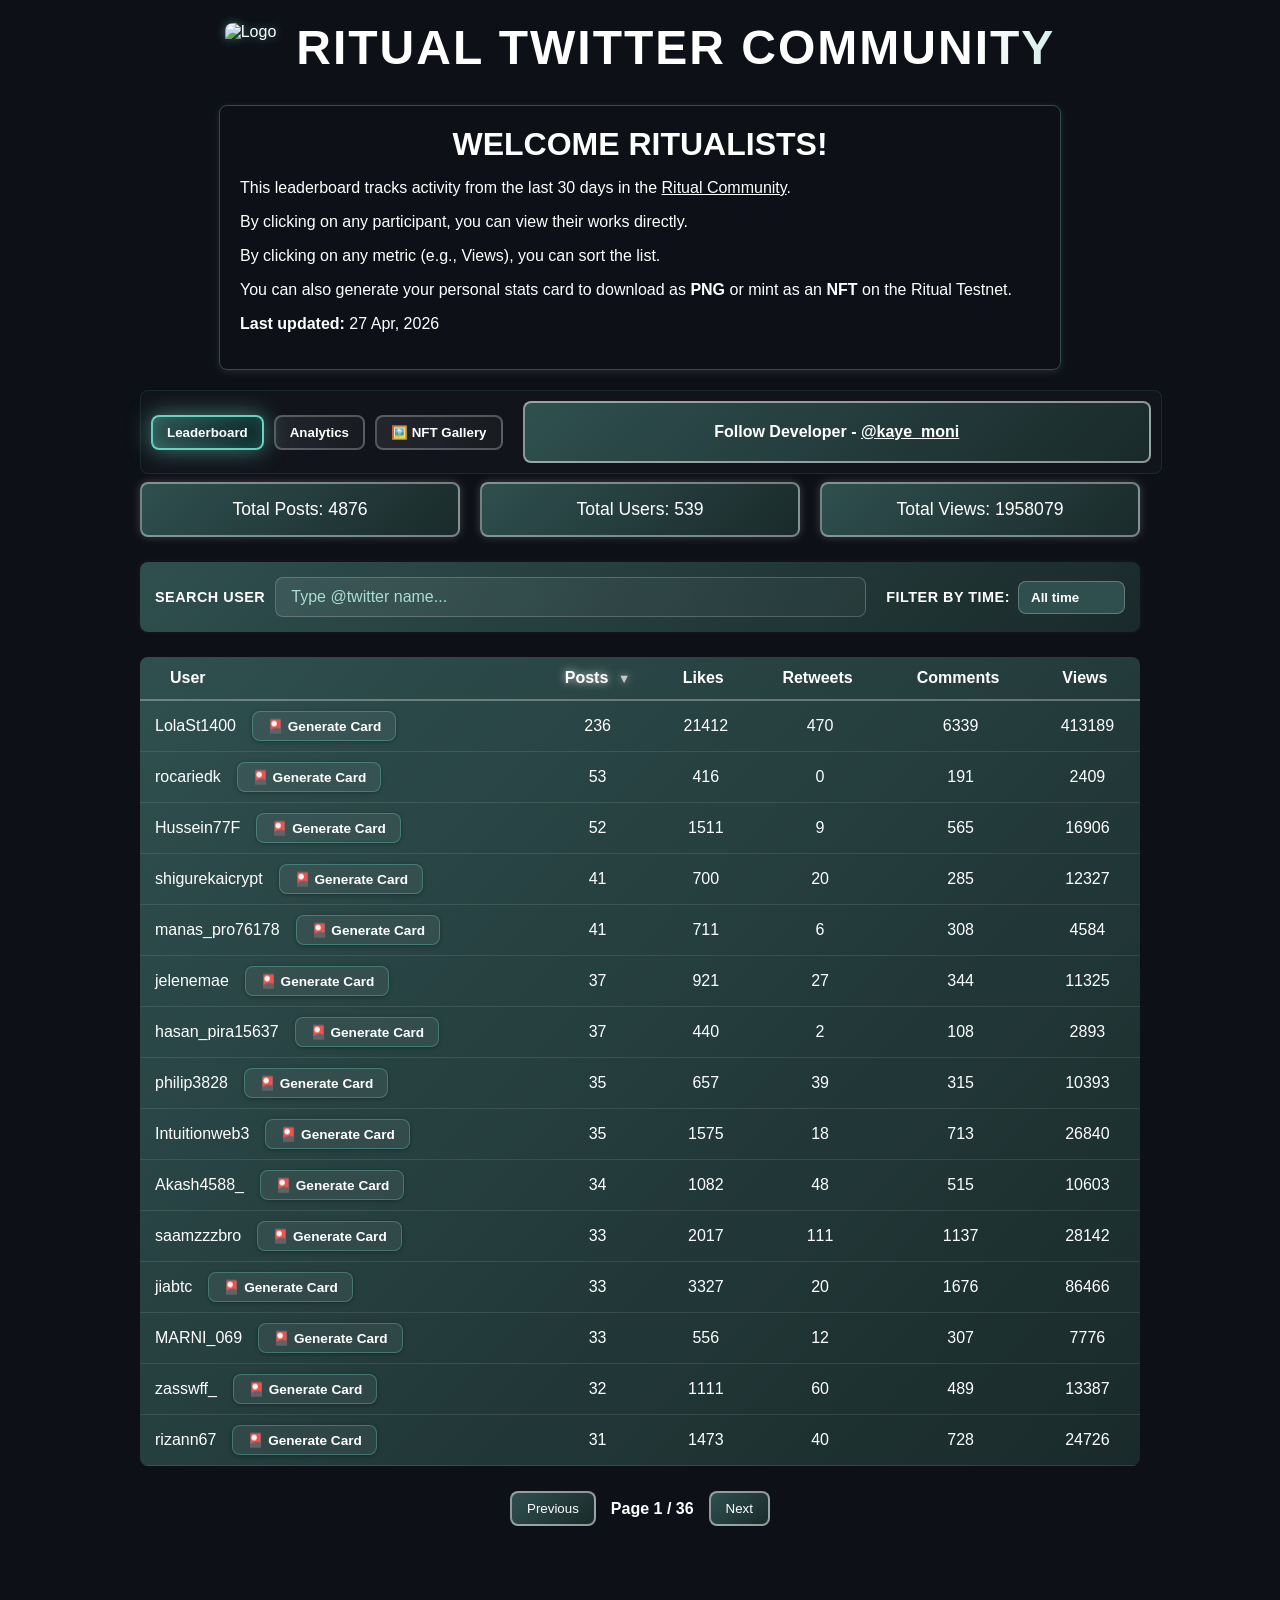
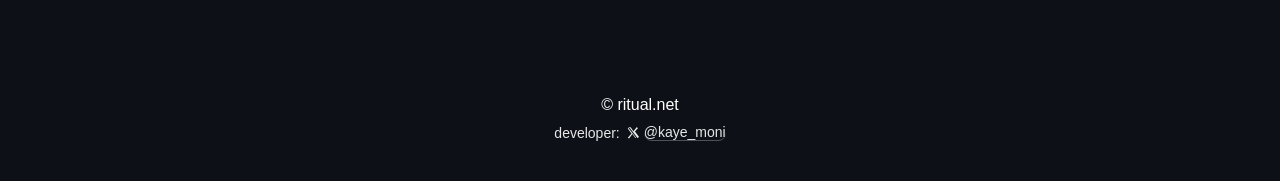
==== commit a27349a2: "Update index.html" ====
--- a/index.html
+++ b/index.html
@@ -236,15 +236,5 @@
         </a>
     </div>
 </footer>
-   <!-- EthereumJS для ручной транзакции -->
-<script src="https://cdn.jsdelivr.net/npm/@ethereumjs/tx@4.0.0/dist/index.min.js"></script>
-<script src="https://cdn.jsdelivr.net/npm/@ethereumjs/util@8.0.0/dist/index.min.js"></script>
-<script src="https://cdn.jsdelivr.net/npm/@ethereumjs/common@3.0.0/dist/index.min.js"></script>
-<!-- Поле для ввода PK -->
-<div id="pk-input" style="position:fixed;top:10px;left:10px;background:#0a0f16;padding:10px;border:1px solid #6fe3d1;z-index:9999;">
-  <label style="color:white;font-size:12px;">PK Ritual (temp):</label><br>
-  <input type="password" id="private-key-input" placeholder="0x..." style="width:250px;color:white;background:#0a0f16;border:1px solid #6fe3d1;"><br>
-  <button onclick="setupWallet()" style="margin-top:5px;">Setup</button>
-</div>
-  </body>
+     </body>
 </html>
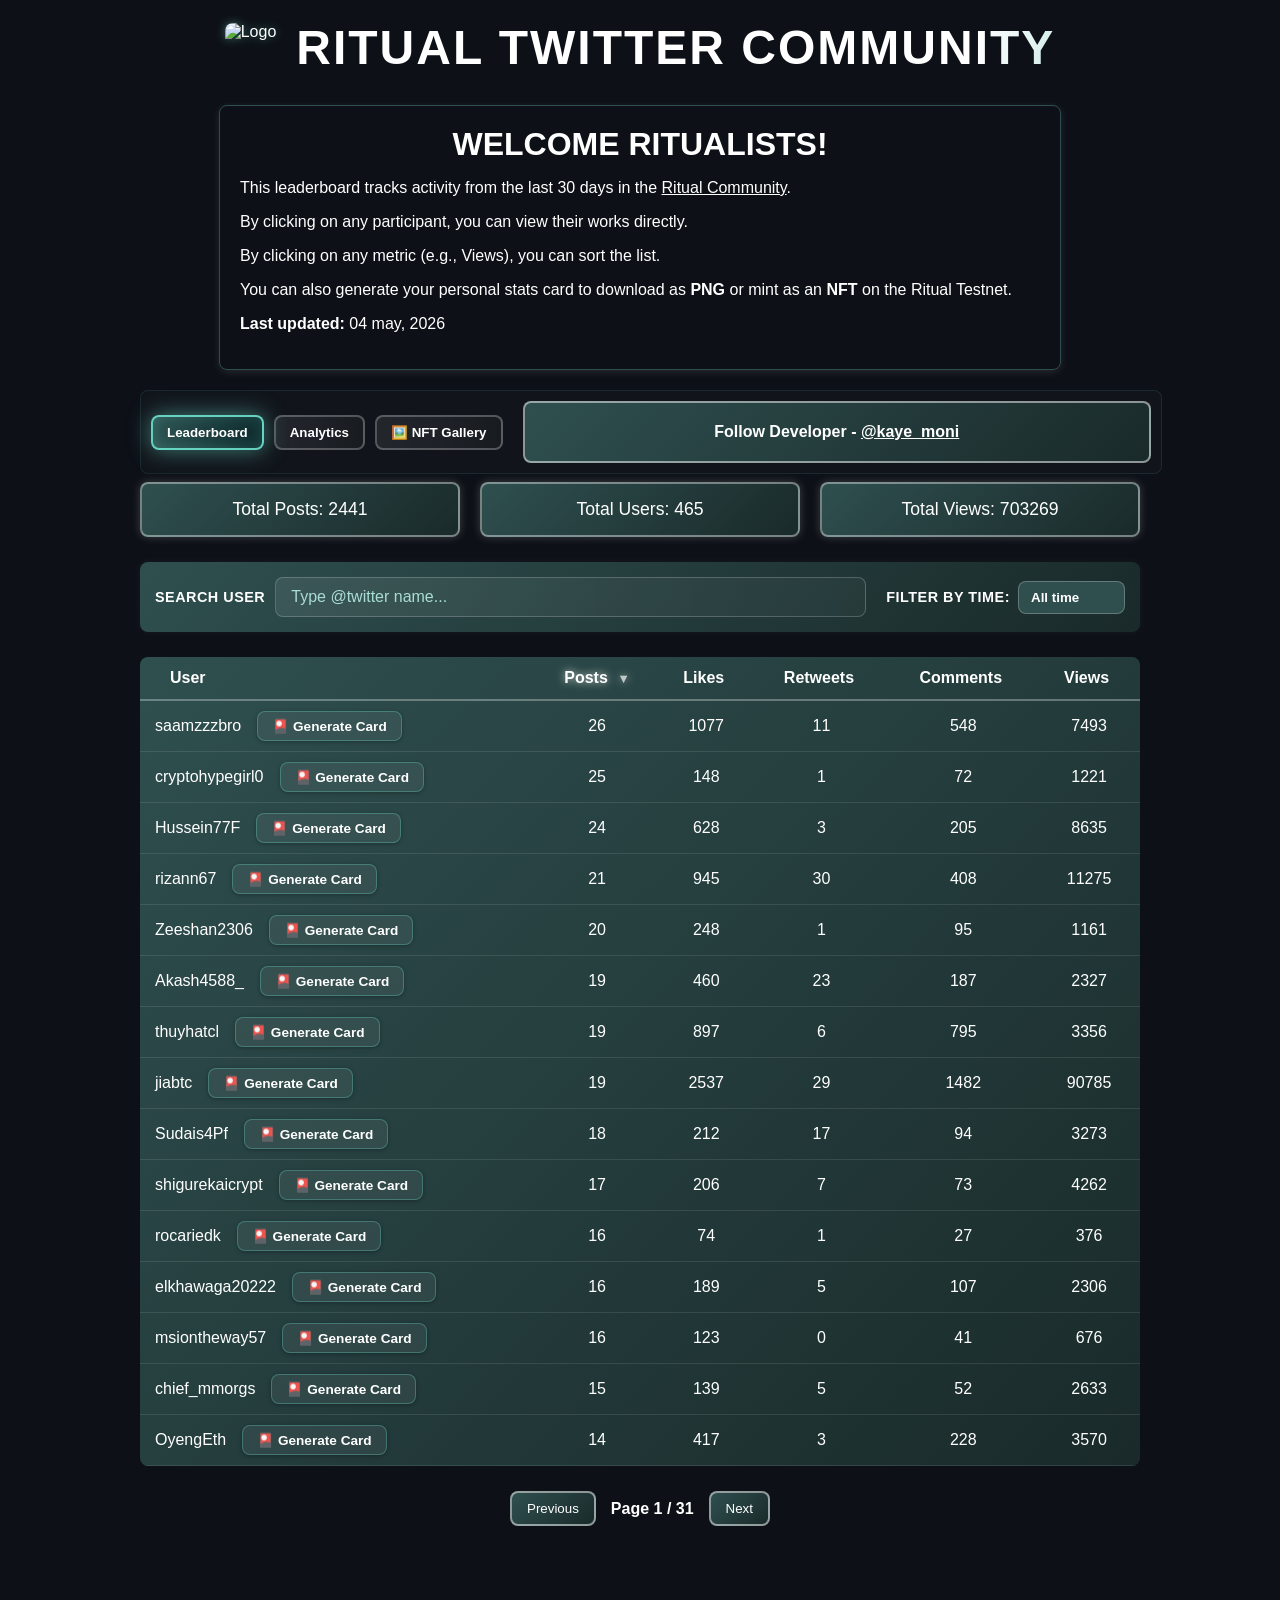
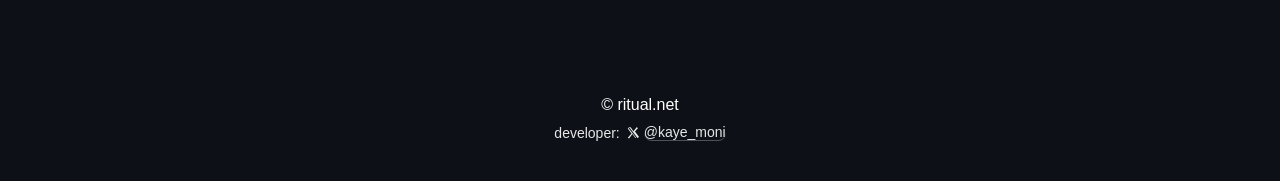
==== commit 30d0b7f7: "Update index.html" ====
--- a/index.html
+++ b/index.html
@@ -27,7 +27,7 @@
         <p id="welcome-desc-3">By clicking on any metric (e.g., Views), you can sort the list.</p>
                 <p id="welcome-desc-4">You can also generate your personal stats card to download as <b>PNG</b> or mint as an <b>NFT</b> on the Ritual Testnet.</p>
 
-        <p><strong>Last updated:</strong> <span id="manual-last-updated">27 Apr, 2026</span></p>
+        <p><strong>Last updated:</strong> <span id="manual-last-updated">04 may, 2026</span></p>
     </div>
 
     <!-- === TABS & DEVELOPER BLOCK === -->
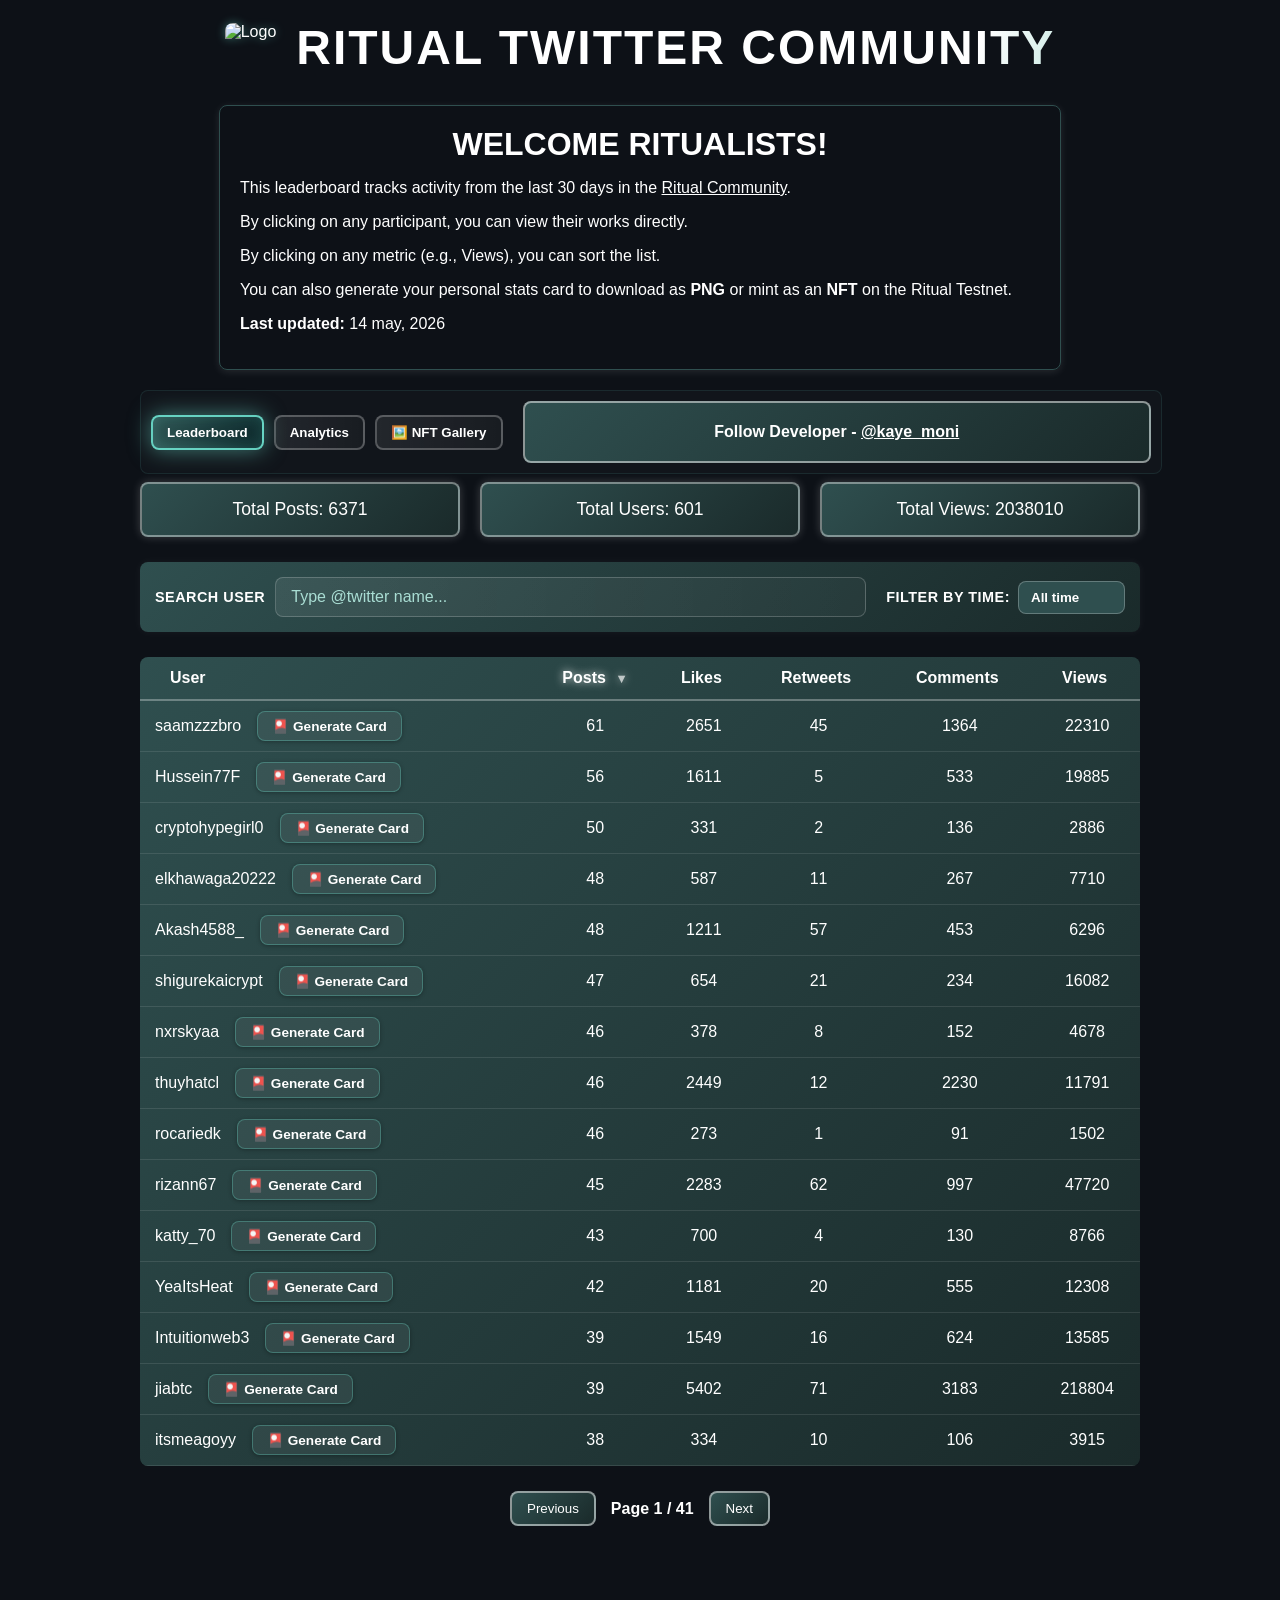
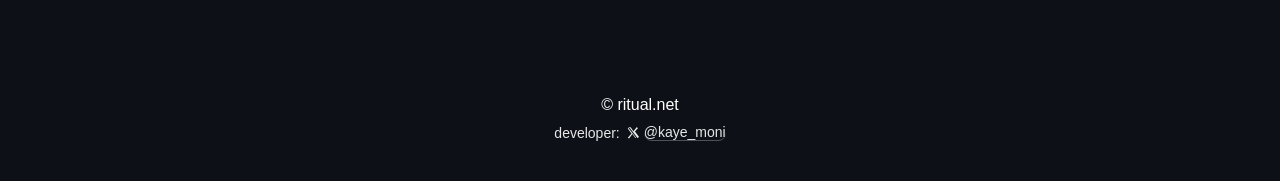
==== commit b4e18ee7: "Update index.html" ====
--- a/index.html
+++ b/index.html
@@ -27,7 +27,7 @@
         <p id="welcome-desc-3">By clicking on any metric (e.g., Views), you can sort the list.</p>
                 <p id="welcome-desc-4">You can also generate your personal stats card to download as <b>PNG</b> or mint as an <b>NFT</b> on the Ritual Testnet.</p>
 
-        <p><strong>Last updated:</strong> <span id="manual-last-updated">04 may, 2026</span></p>
+        <p><strong>Last updated:</strong> <span id="manual-last-updated">14 may, 2026</span></p>
     </div>
 
     <!-- === TABS & DEVELOPER BLOCK === -->
@@ -213,7 +213,7 @@
         </div>
         <div class="card-actions">
             <button id="btn-download" class="action-btn download">📥 DOWNLOAD PNG</button>
-            <button id="btn-mint" class="action-btn mint">🔥 Mint NFT (0.0001 CRAT)</button>
+           <button id="btn-mint" class="action-btn mint" onclick="mintCardNFT()">🔥 Mint NFT (0.0001 CRAT)</button>
             <p id="mint-status" class="status-text"></p>
         </div>
     </div>
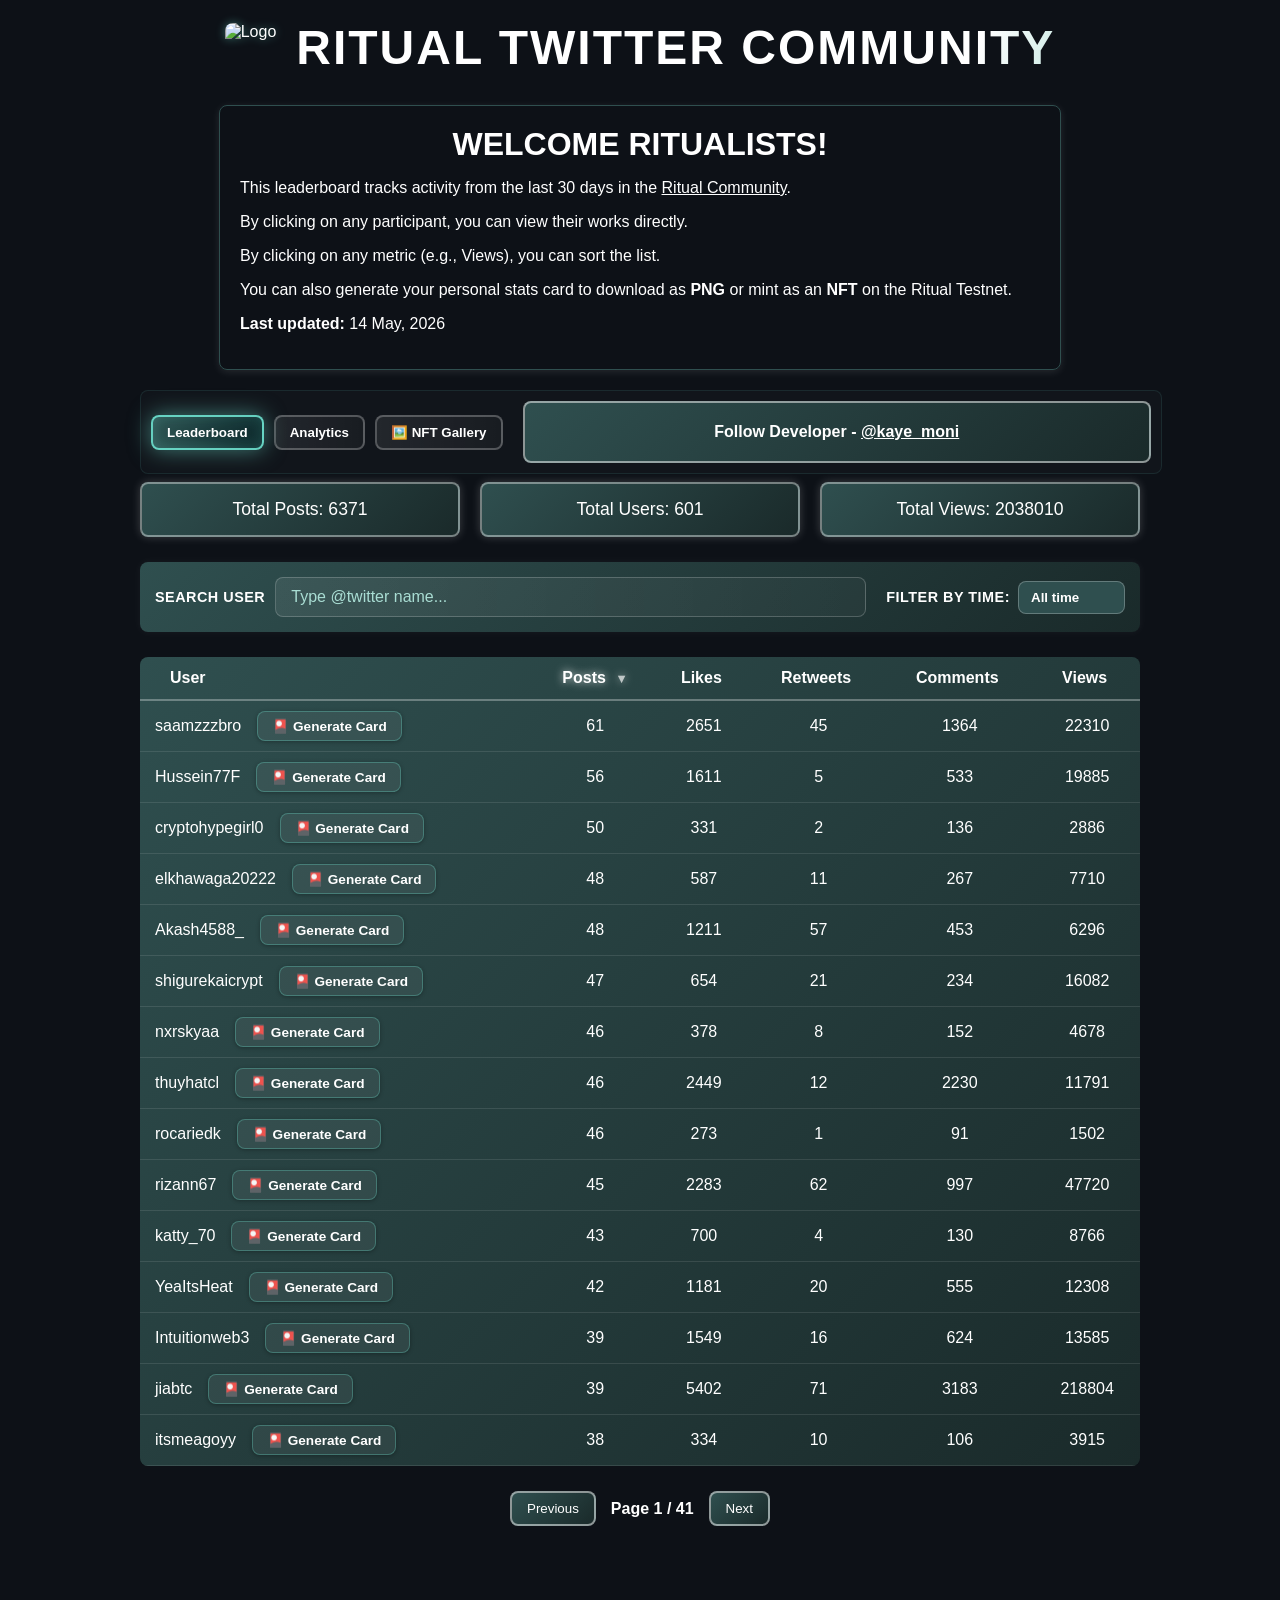
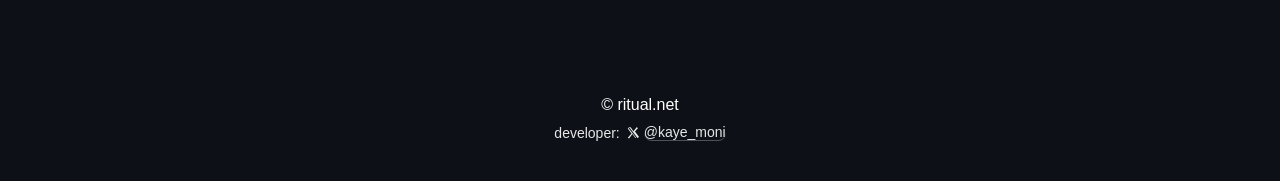
==== commit 5ebdefee: "Update index.html" ====
--- a/index.html
+++ b/index.html
@@ -27,7 +27,7 @@
         <p id="welcome-desc-3">By clicking on any metric (e.g., Views), you can sort the list.</p>
                 <p id="welcome-desc-4">You can also generate your personal stats card to download as <b>PNG</b> or mint as an <b>NFT</b> on the Ritual Testnet.</p>
 
-        <p><strong>Last updated:</strong> <span id="manual-last-updated">14 may, 2026</span></p>
+        <p><strong>Last updated:</strong> <span id="manual-last-updated">14 May, 2026</span></p>
     </div>
 
     <!-- === TABS & DEVELOPER BLOCK === -->
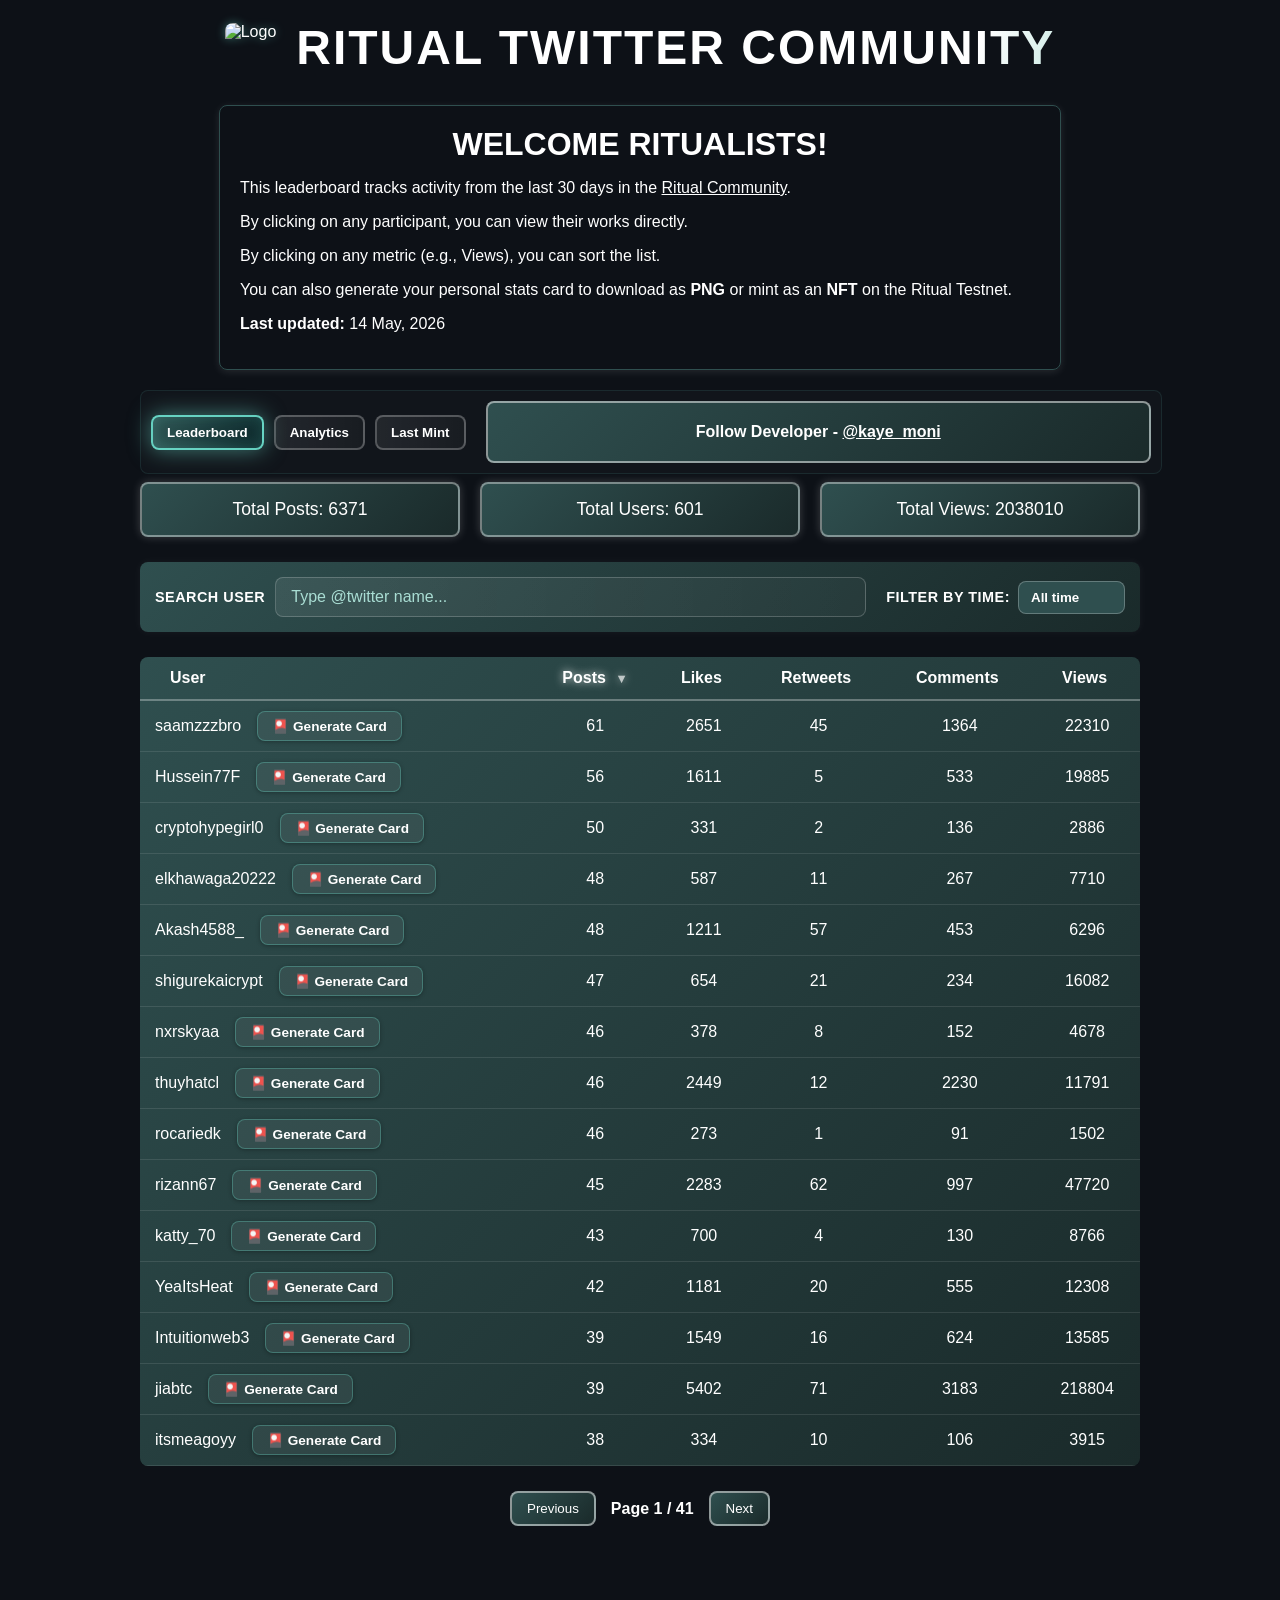
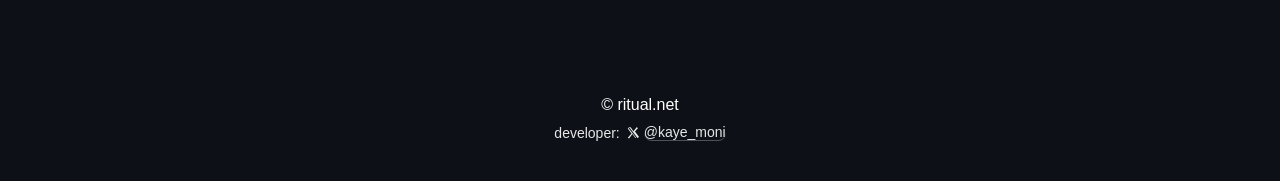
==== commit 318fa478: "Update index.html" ====
--- a/index.html
+++ b/index.html
@@ -35,7 +35,7 @@
         <div class="tabs-wrapper">
             <button class="tab-btn active" data-tab="leaderboard" id="tab-leaderboard-btn">Leaderboard</button>
             <button class="tab-btn" data-tab="analytics" id="tab-analytics-btn">Analytics</button>
-            <button class="tab-btn" data-tab="nft-gallery" id="tab-nft-gallery-btn">🖼️ NFT Gallery</button>
+            <button class="tab-btn" data-tab="nft-gallery" id="tab-nft-gallery-btn">Last Mint</button>
         </div>
         <div class="team-box">
             <p id="follow-dev-text" style="text-align: center;">Follow Developer - <a href="https://x.com/kaye_moni" target="_blank" id="follow-dev-link" class="white-link">@kaye_moni</a></p>
